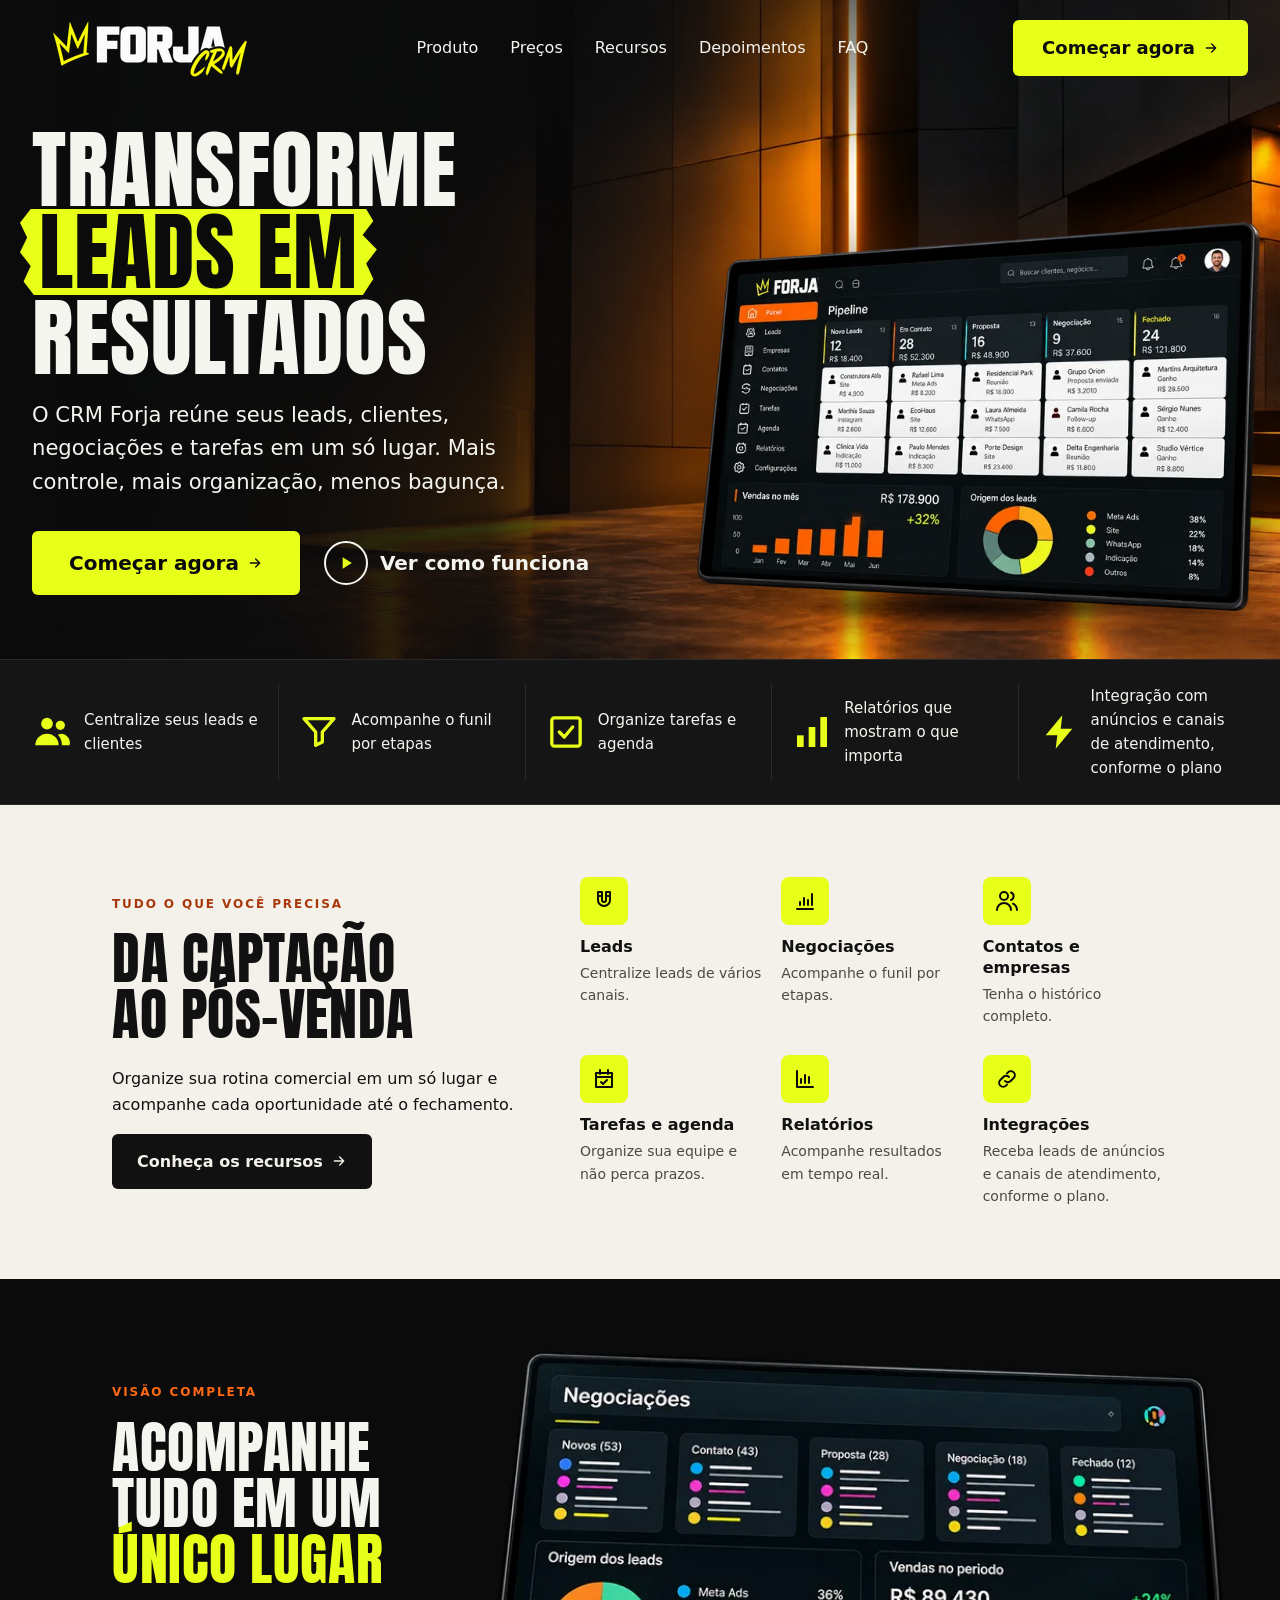
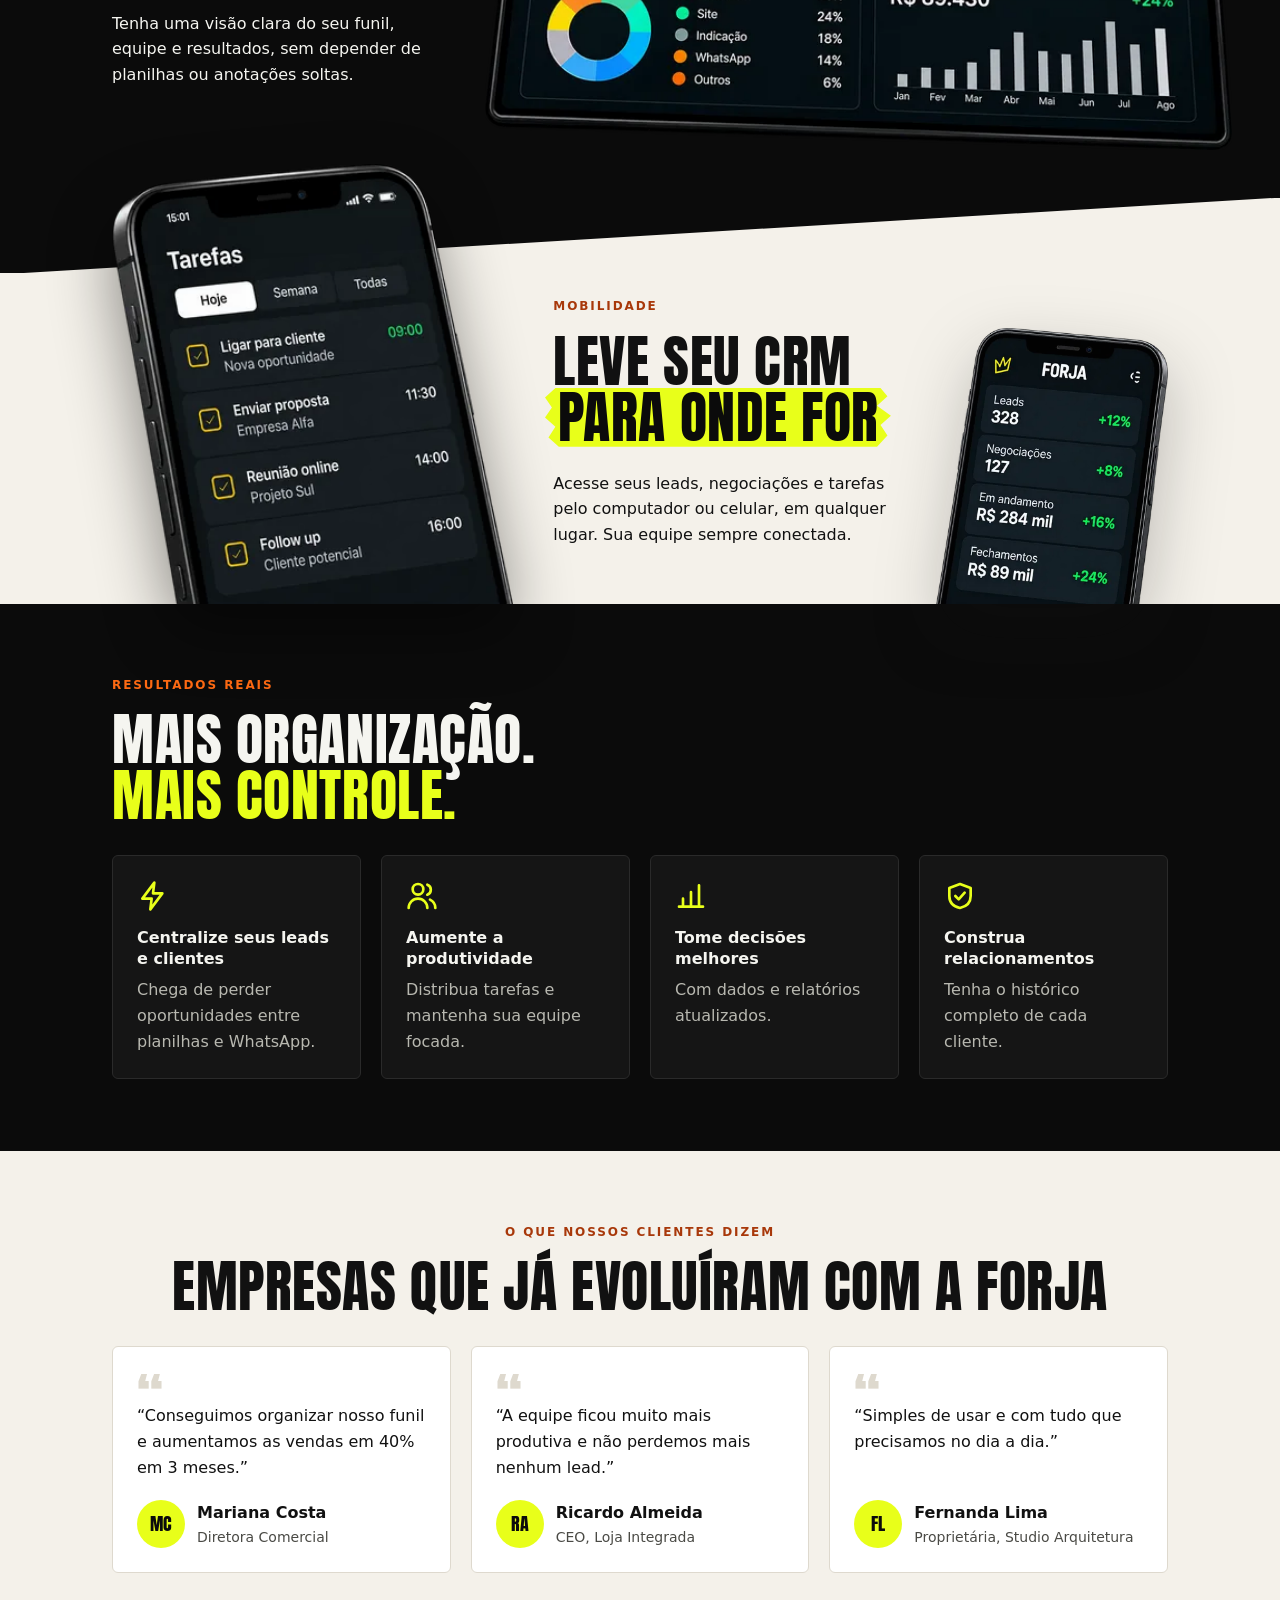
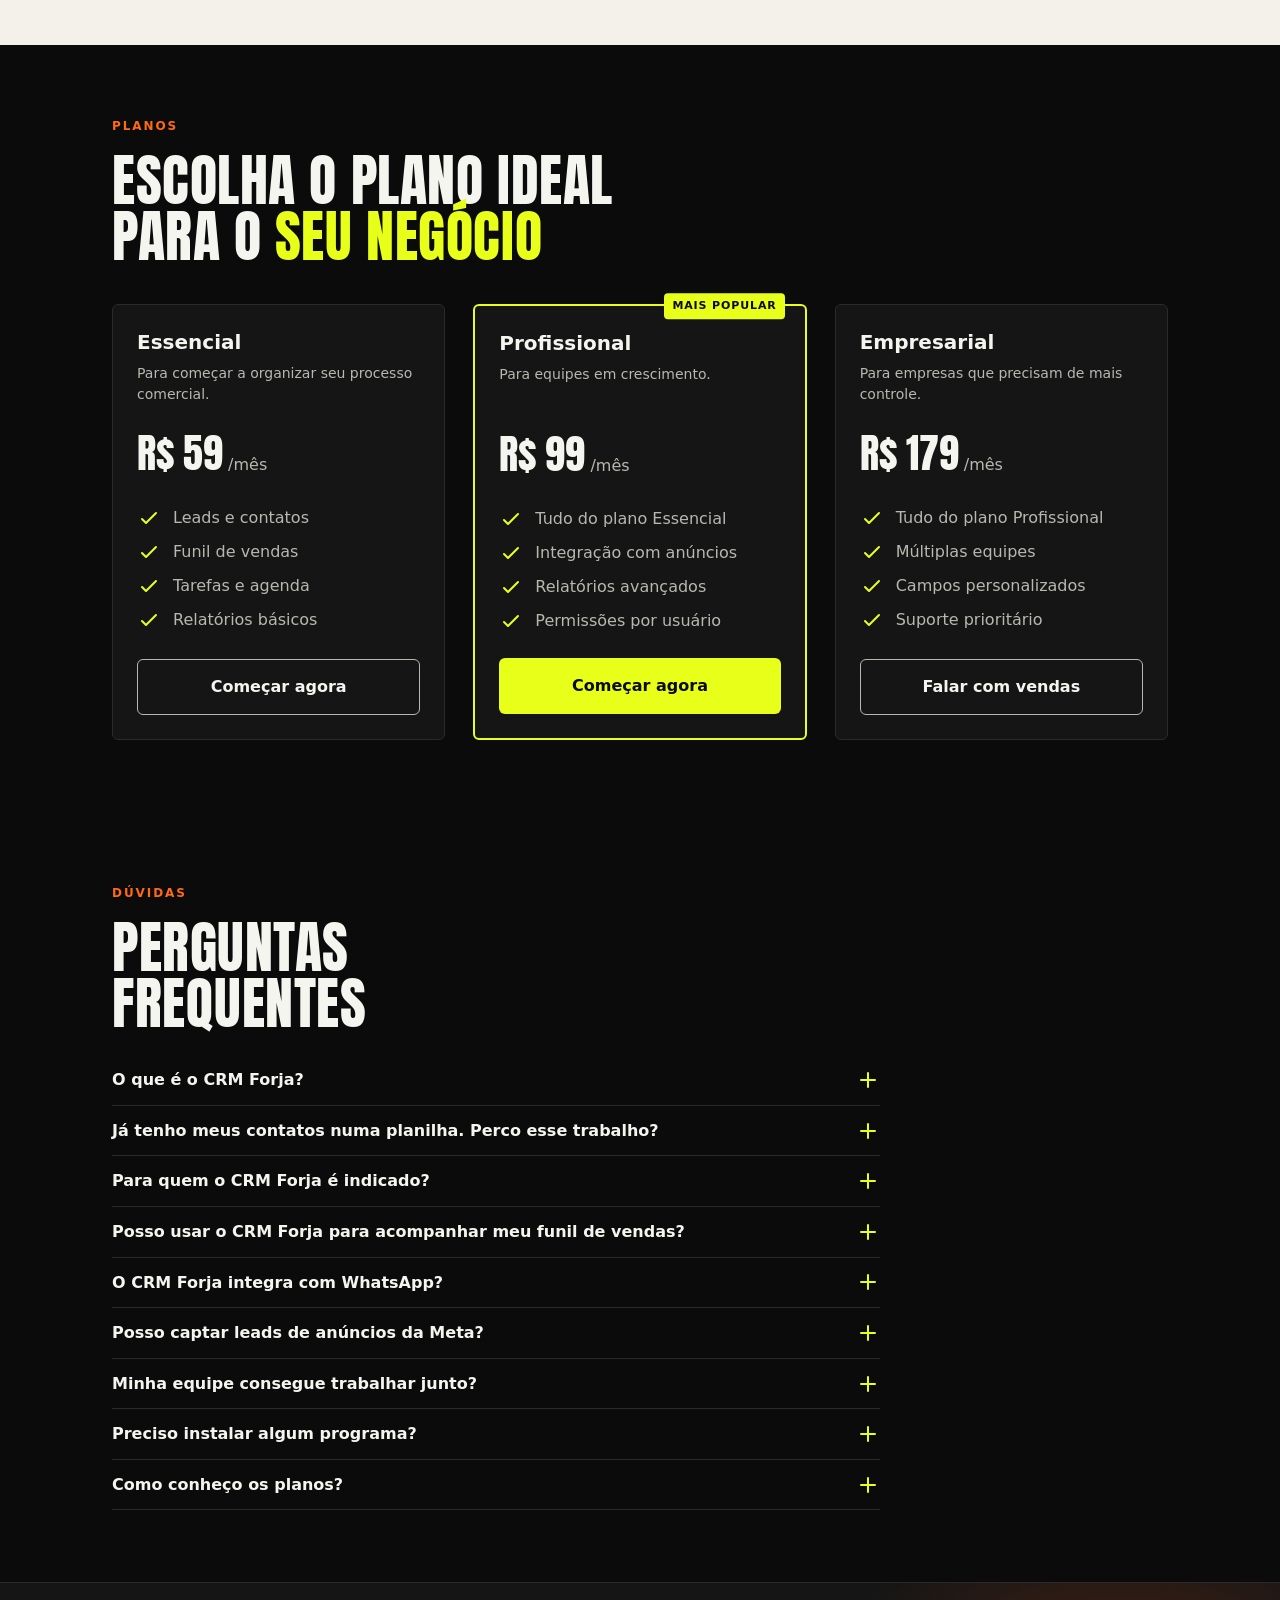
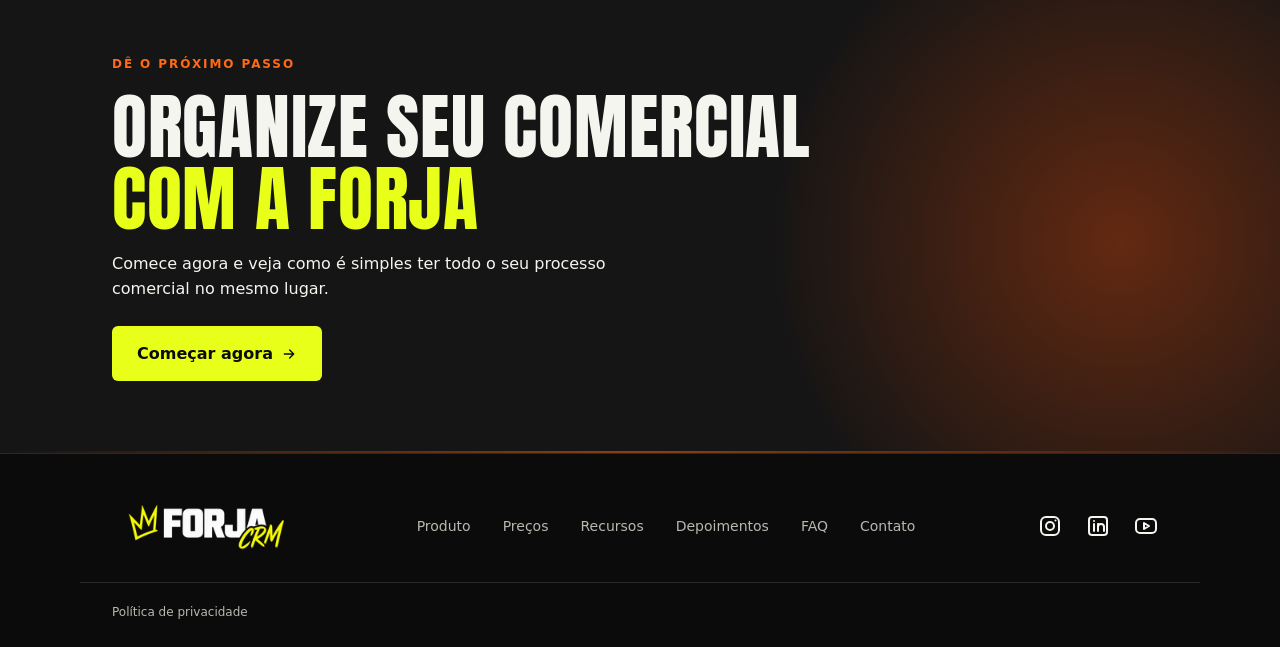
==== index.html @ eb7e3247 "Landing page do CRM Forja" ====
<!DOCTYPE html>
<html lang="pt-BR" data-bs-theme="dark">
<head>
<meta charset="utf-8">
<meta name="viewport" content="width=device-width, initial-scale=1">
<title>CRM para pequenas e médias equipes comerciais | CRM Forja</title>
<meta name="description" content="CRM para pequenas e médias equipes comerciais organizarem leads, negociações, tarefas e atendimentos em um só lugar.">
<meta name="theme-color" content="#0b0b0b">
<link rel="icon" href="favicon-32.png" type="image/png" sizes="32x32">
<link rel="apple-touch-icon" href="apple-touch-icon.png">
<link rel="preload" href="fonts/anton.woff2" as="font" type="font/woff2" crossorigin>
<link rel="stylesheet" href="css/bootstrap.min.css">
<link rel="stylesheet" href="css/tokens.css">
<link rel="stylesheet" href="css/base.css">
<link rel="stylesheet" href="css/layout.css">
<link rel="stylesheet" href="css/components/button.css">
<link rel="stylesheet" href="css/components/icon.css">
<link rel="stylesheet" href="css/components/brand.css">
<link rel="stylesheet" href="css/components/nav.css">
<link rel="stylesheet" href="css/components/footer.css">
<link rel="stylesheet" href="css/components/label.css">
<link rel="stylesheet" href="css/components/highlight.css">
<link rel="stylesheet" href="css/components/card.css">
<link rel="stylesheet" href="css/components/check-list.css">
<link rel="stylesheet" href="css/components/surface.css">
<link rel="stylesheet" href="css/components/reveal.css">
<link rel="stylesheet" href="css/sections/hero.css">
<link rel="stylesheet" href="css/sections/features.css">
<link rel="stylesheet" href="css/sections/overview.css">
<link rel="stylesheet" href="css/sections/mobility.css">
<link rel="stylesheet" href="css/sections/results.css">
<link rel="stylesheet" href="css/sections/testimonials.css">
<link rel="stylesheet" href="css/sections/pricing.css">
<link rel="stylesheet" href="css/sections/faq.css">
<link rel="stylesheet" href="css/sections/cta.css">
</head>
<body>
<header class="nav">
<div class="container container-wide nav-inner">
<a class="brand" href="./" aria-label="CRM Forja, início"><img class="brand-logo" src="img/logo-240.webp" srcset="img/logo-240.webp 1x, img/logo-480.webp 2x" width="240" height="80" alt="Forja CRM"></a>
<nav class="nav-menu" aria-label="Principal">
<ul class="nav-links">
<li><a href="./#overview">Produto</a></li>
<li><a href="./#pricing">Preços</a></li>
<li><a href="./#features">Recursos</a></li>
<li><a href="./#testimonials">Depoimentos</a></li>
<li><a href="./#faq">FAQ</a></li>
</ul>
</nav>
<a class="button button-primary nav-action" href="#" data-provisional="link do WhatsApp"><span class="button-label">Começar agora<svg class="icon icon-arrow" width="24" height="24" viewBox="0 0 24 24" fill="none" stroke="currentColor" stroke-width="1.5" stroke-linecap="round" stroke-linejoin="round" aria-hidden="true"><path d="M5 12h14M13 6l6 6-6 6"/></svg></span></a>
</div>
</header>
<main>
<section class="hero" id="hero">
<div class="hero-stage">
<div class="container container-wide hero-inner">
<div>
<h1 class="hero-title">Transforme <span class="mark">leads em</span> resultados</h1>
<p class="hero-lead">O CRM Forja reúne seus leads, clientes, negociações e tarefas em um só lugar. Mais controle, mais organização, menos bagunça.</p>
<div class="actions">
<a class="button button-primary" href="#" data-provisional="link do WhatsApp"><span class="button-label">Começar agora<svg class="icon icon-arrow" width="24" height="24" viewBox="0 0 24 24" fill="none" stroke="currentColor" stroke-width="1.5" stroke-linecap="round" stroke-linejoin="round" aria-hidden="true"><path d="M5 12h14M13 6l6 6-6 6"/></svg></span></a>
<a class="button-ghost" href="#" data-provisional="vídeo"><span class="icon-ring"><svg class="icon" width="24" height="24" viewBox="0 0 24 24" fill="currentColor" aria-hidden="true"><path d="M8 5v14l11-7z"/></svg></span><span class="button-ghost-text">Ver como funciona</span></a>
</div>
</div>
</div>
<figure class="hero-media">
<img class="hero-device" src="img/hero-tablet-mobile.webp" srcset="img/hero-tablet-mobile.webp 720w, img/hero-tablet.webp 1200w" sizes="(min-width: 56.25rem) 44vw, (min-width: 40rem) 40rem, 100vw" width="1200" height="828" alt="Tablet aberto no painel do CRM Forja, com o funil de vendas por etapas" fetchpriority="high">
</figure>
</div>
<ul class="hero-strip" aria-label="Benefícios do CRM Forja">
<li><svg class="icon" width="24" height="24" viewBox="0 0 24 24" fill="currentColor" aria-hidden="true"><circle cx="9" cy="7" r="3.5"/><path d="M2 20a7 7 0 0 1 14 0z"/><circle cx="17" cy="8" r="2.75"/><path d="M17.5 13a5.5 5.5 0 0 1 5 7h-4.6a8.6 8.6 0 0 0-2.4-6.3 5 5 0 0 1 2-.7z"/></svg><span>Centralize seus leads e clientes</span></li>
<li><svg class="icon" width="24" height="24" viewBox="0 0 24 24" fill="none" stroke="currentColor" stroke-width="2.25" stroke-linecap="round" stroke-linejoin="round" aria-hidden="true"><path d="M3 4h18l-7 8v6l-4 2v-8z"/></svg><span>Acompanhe o funil por etapas</span></li>
<li><svg class="icon" width="24" height="24" viewBox="0 0 24 24" fill="none" stroke="currentColor" stroke-width="2.25" stroke-linecap="round" stroke-linejoin="round" aria-hidden="true"><rect x="3.5" y="3.5" width="17" height="17" rx="1.5"/><path d="M8 12l3 3 5-6"/></svg><span>Organize tarefas e agenda</span></li>
<li><svg class="icon" width="24" height="24" viewBox="0 0 24 24" fill="currentColor" aria-hidden="true"><rect x="3" y="14" width="4" height="7"/><rect x="10" y="9" width="4" height="12"/><rect x="17" y="3" width="4" height="18"/></svg><span>Relatórios que mostram o que importa</span></li>
<li><svg class="icon" width="24" height="24" viewBox="0 0 24 24" fill="currentColor" aria-hidden="true"><path d="M14 2L4 14h7l-1 8 10-12h-7z"/></svg><span>Integração com anúncios e canais de atendimento, conforme o plano</span></li>
</ul>
</section>
<section class="features surface-light section-block" id="features">
<div class="container features-inner">
<div class="features-text">
<p class="label label-plain">Tudo o que você precisa</p>
<h2 class="section-title">Da captação ao pós-venda</h2>
<p>Organize sua rotina comercial em um só lugar e acompanhe cada oportunidade até o fechamento.</p>
<a class="button button-dark" href="#overview"><span class="button-label">Conheça os recursos<svg class="icon icon-arrow" width="24" height="24" viewBox="0 0 24 24" fill="none" stroke="currentColor" stroke-width="1.5" stroke-linecap="round" stroke-linejoin="round" aria-hidden="true"><path d="M5 12h14M13 6l6 6-6 6"/></svg></span></a>
</div>
<ul class="features-list">
<li class="feature-item"><span class="feature-icon"><svg class="icon" width="24" height="24" viewBox="0 0 24 24" fill="none" stroke="currentColor" stroke-width="1.5" stroke-linecap="round" stroke-linejoin="round" aria-hidden="true"><path d="M6 3v8a6 6 0 0 0 12 0V3h-4v8a2 2 0 0 1-4 0V3zM6 7h4M14 7h4"/></svg></span><h3 class="feature-title">Leads</h3><p>Centralize leads de vários canais.</p></li>
<li class="feature-item"><span class="feature-icon"><svg class="icon" width="24" height="24" viewBox="0 0 24 24" fill="none" stroke="currentColor" stroke-width="1.5" stroke-linecap="round" stroke-linejoin="round" aria-hidden="true"><path d="M4 20h16M7 16v-3M11 16V9M15 16v-5M19 16V5"/></svg></span><h3 class="feature-title">Negociações</h3><p>Acompanhe o funil por etapas.</p></li>
<li class="feature-item"><span class="feature-icon"><svg class="icon" width="24" height="24" viewBox="0 0 24 24" fill="none" stroke="currentColor" stroke-width="1.5" stroke-linecap="round" stroke-linejoin="round" aria-hidden="true"><path d="M9 11a4 4 0 1 0 0-8 4 4 0 0 0 0 8zM2 21a7 7 0 0 1 14 0M16 3.5a4 4 0 0 1 0 7.5M22 21a7 7 0 0 0-4-6.3"/></svg></span><h3 class="feature-title">Contatos e empresas</h3><p>Tenha o histórico completo.</p></li>
<li class="feature-item"><span class="feature-icon"><svg class="icon" width="24" height="24" viewBox="0 0 24 24" fill="none" stroke="currentColor" stroke-width="1.5" stroke-linecap="round" stroke-linejoin="round" aria-hidden="true"><path d="M4 6h16v14H4zM4 10h16M8 3v4M16 3v4M9 15l2 2 4-4"/></svg></span><h3 class="feature-title">Tarefas e agenda</h3><p>Organize sua equipe e não perca prazos.</p></li>
<li class="feature-item"><span class="feature-icon"><svg class="icon" width="24" height="24" viewBox="0 0 24 24" fill="none" stroke="currentColor" stroke-width="1.5" stroke-linecap="round" stroke-linejoin="round" aria-hidden="true"><path d="M4 4v16h16M8 16v-4M12 16V8M16 16v-6"/></svg></span><h3 class="feature-title">Relatórios</h3><p>Acompanhe resultados em tempo real.</p></li>
<li class="feature-item"><span class="feature-icon"><svg class="icon" width="24" height="24" viewBox="0 0 24 24" fill="none" stroke="currentColor" stroke-width="1.5" stroke-linecap="round" stroke-linejoin="round" aria-hidden="true"><path d="M10 14a4 4 0 0 0 5.66 0l3-3a4 4 0 0 0-5.66-5.66l-1 1M14 10a4 4 0 0 0-5.66 0l-3 3a4 4 0 0 0 5.66 5.66l1-1"/></svg></span><h3 class="feature-title">Integrações</h3><p>Receba leads de anúncios e canais de atendimento, conforme o plano.</p></li>
</ul>
</div>
</section>
<section class="overview section-block" id="overview">
<div class="container overview-inner">
<div class="overview-text">
<p class="label label-plain">Visão completa</p>
<h2 class="section-title">Acompanhe tudo em um <span class="accent-primary">único lugar</span></h2>
<p>Tenha uma visão clara do seu funil, equipe e resultados, sem depender de planilhas ou anotações soltas.</p>
</div>
<figure class="overview-media">
<img class="overview-tablet" src="img/overview-tablet-720.webp" srcset="img/overview-tablet-720.webp 720w, img/overview-tablet-1200.webp 1200w" sizes="(min-width: 64rem) 40rem, 92vw" width="1200" height="640" alt="Tablet com a tela de negociações do CRM Forja, com o funil por etapas, a origem dos leads e as vendas no período" loading="lazy" decoding="async">
</figure>
</div>
</section>
<section class="mobility surface-light section-block" id="mobility">
<div class="container mobility-inner">
<figure class="mobility-tasks-media">
<img class="mobility-tasks" src="img/overview-phone-360.webp" srcset="img/overview-phone-360.webp 360w, img/overview-phone-600.webp 600w" sizes="(min-width: 64rem) 22rem, 70vw" width="600" height="657" alt="Celular com a lista de tarefas do dia no CRM Forja" loading="lazy" decoding="async">
</figure>
<div class="mobility-text">
<p class="label label-plain">Mobilidade</p>
<h2 class="section-title">Leve seu CRM <span class="mark">para onde for</span></h2>
<p>Acesse seus leads, negociações e tarefas pelo computador ou celular, em qualquer lugar. Sua equipe sempre conectada.</p>
</div>
<figure class="mobility-media">
<img class="mobility-phone" src="img/mobility-phone-360.webp" srcset="img/mobility-phone-360.webp 360w, img/mobility-phone-600.webp 600w" sizes="(min-width: 48rem) 18rem, 16rem" width="600" height="712" alt="Celular com o painel do CRM Forja: leads, negociações, em andamento e fechamentos" loading="lazy" decoding="async">
</figure>
</div>
</section>
<section class="results section-block" id="results">
<div class="container">
<p class="label label-plain">Resultados reais</p>
<h2 class="section-title">Mais organização.<br> <span class="accent-primary">Mais controle.</span></h2>
<ul class="grid results-list">
<li class="card results-item"><svg class="icon" width="24" height="24" viewBox="0 0 24 24" fill="none" stroke="currentColor" stroke-width="1.5" stroke-linecap="round" stroke-linejoin="round" aria-hidden="true"><path d="M13 2L4 14h7l-1 8 9-12h-7z"/></svg><h3 class="results-title">Centralize seus leads e clientes</h3><p>Chega de perder oportunidades entre planilhas e WhatsApp.</p></li>
<li class="card results-item"><svg class="icon" width="24" height="24" viewBox="0 0 24 24" fill="none" stroke="currentColor" stroke-width="1.5" stroke-linecap="round" stroke-linejoin="round" aria-hidden="true"><path d="M9 11a4 4 0 1 0 0-8 4 4 0 0 0 0 8zM2 21a7 7 0 0 1 14 0M16 3.5a4 4 0 0 1 0 7.5M22 21a7 7 0 0 0-4-6.3"/></svg><h3 class="results-title">Aumente a produtividade</h3><p>Distribua tarefas e mantenha sua equipe focada.</p></li>
<li class="card results-item"><svg class="icon" width="24" height="24" viewBox="0 0 24 24" fill="none" stroke="currentColor" stroke-width="1.5" stroke-linecap="round" stroke-linejoin="round" aria-hidden="true"><path d="M6 20v-6M12 20V9M18 20V4M3 20h18"/></svg><h3 class="results-title">Tome decisões melhores</h3><p>Com dados e relatórios atualizados.</p></li>
<li class="card results-item"><svg class="icon" width="24" height="24" viewBox="0 0 24 24" fill="none" stroke="currentColor" stroke-width="1.5" stroke-linecap="round" stroke-linejoin="round" aria-hidden="true"><path d="M12 3l8 3v6c0 5-3.5 8-8 9-4.5-1-8-4-8-9V6zM8.5 12l2.5 2.5 4.5-5"/></svg><h3 class="results-title">Construa relacionamentos</h3><p>Tenha o histórico completo de cada cliente.</p></li>
</ul>
</div>
</section>
<section class="testimonials surface-light section-block" id="testimonials">
<div class="container">
<p class="label label-plain label-center">O que nossos clientes dizem</p>
<h2 class="section-title">Empresas que já evoluíram com a Forja</h2>
<div class="grid testimonials-list">
<figure class="card testimonial">
<blockquote class="testimonial-quote"><p>“Conseguimos organizar nosso funil e aumentamos as vendas em 40% em 3 meses.”</p></blockquote>
<figcaption class="testimonial-author"><span class="testimonial-initials" aria-hidden="true">MC</span><span><strong>Mariana Costa</strong><span class="testimonial-role">Diretora Comercial</span></span></figcaption>
</figure>
<figure class="card testimonial">
<blockquote class="testimonial-quote"><p>“A equipe ficou muito mais produtiva e não perdemos mais nenhum lead.”</p></blockquote>
<figcaption class="testimonial-author"><span class="testimonial-initials" aria-hidden="true">RA</span><span><strong>Ricardo Almeida</strong><span class="testimonial-role">CEO, Loja Integrada</span></span></figcaption>
</figure>
<figure class="card testimonial">
<blockquote class="testimonial-quote"><p>“Simples de usar e com tudo que precisamos no dia a dia.”</p></blockquote>
<figcaption class="testimonial-author"><span class="testimonial-initials" aria-hidden="true">FL</span><span><strong>Fernanda Lima</strong><span class="testimonial-role">Proprietária, Studio Arquitetura</span></span></figcaption>
</figure>
</div>
</div>
</section>
<section class="pricing section-block" id="pricing">
<div class="container">
<p class="label label-plain">Planos</p>
<h2 class="section-title">Escolha o plano ideal para o <span class="accent-primary">seu negócio</span></h2>
<div class="grid pricing-list">
<article class="card plan">
<h3 class="plan-name">Essencial</h3>
<p class="plan-for">Para começar a organizar seu processo comercial.</p>
<p class="plan-price"><span class="plan-amount">R$ 59</span> <span class="plan-period">/mês</span></p>
<ul class="check-list plan-features"><li><svg class="icon" width="24" height="24" viewBox="0 0 24 24" fill="none" stroke="currentColor" stroke-width="1.5" stroke-linecap="round" stroke-linejoin="round" aria-hidden="true"><path d="M5 12l4 4 10-10"/></svg>Leads e contatos</li><li><svg class="icon" width="24" height="24" viewBox="0 0 24 24" fill="none" stroke="currentColor" stroke-width="1.5" stroke-linecap="round" stroke-linejoin="round" aria-hidden="true"><path d="M5 12l4 4 10-10"/></svg>Funil de vendas</li><li><svg class="icon" width="24" height="24" viewBox="0 0 24 24" fill="none" stroke="currentColor" stroke-width="1.5" stroke-linecap="round" stroke-linejoin="round" aria-hidden="true"><path d="M5 12l4 4 10-10"/></svg>Tarefas e agenda</li><li><svg class="icon" width="24" height="24" viewBox="0 0 24 24" fill="none" stroke="currentColor" stroke-width="1.5" stroke-linecap="round" stroke-linejoin="round" aria-hidden="true"><path d="M5 12l4 4 10-10"/></svg>Relatórios básicos</li></ul>
<a class="button button-secondary plan-action" href="#" data-provisional="link do WhatsApp"><span class="button-label">Começar agora</span></a>
</article>
<article class="card plan plan-featured">
<p class="plan-flag">Mais popular</p>
<h3 class="plan-name">Profissional</h3>
<p class="plan-for">Para equipes em crescimento.</p>
<p class="plan-price"><span class="plan-amount">R$ 99</span> <span class="plan-period">/mês</span></p>
<ul class="check-list plan-features"><li><svg class="icon" width="24" height="24" viewBox="0 0 24 24" fill="none" stroke="currentColor" stroke-width="1.5" stroke-linecap="round" stroke-linejoin="round" aria-hidden="true"><path d="M5 12l4 4 10-10"/></svg>Tudo do plano Essencial</li><li><svg class="icon" width="24" height="24" viewBox="0 0 24 24" fill="none" stroke="currentColor" stroke-width="1.5" stroke-linecap="round" stroke-linejoin="round" aria-hidden="true"><path d="M5 12l4 4 10-10"/></svg>Integração com anúncios</li><li><svg class="icon" width="24" height="24" viewBox="0 0 24 24" fill="none" stroke="currentColor" stroke-width="1.5" stroke-linecap="round" stroke-linejoin="round" aria-hidden="true"><path d="M5 12l4 4 10-10"/></svg>Relatórios avançados</li><li><svg class="icon" width="24" height="24" viewBox="0 0 24 24" fill="none" stroke="currentColor" stroke-width="1.5" stroke-linecap="round" stroke-linejoin="round" aria-hidden="true"><path d="M5 12l4 4 10-10"/></svg>Permissões por usuário</li></ul>
<a class="button button-primary plan-action" href="#" data-provisional="link do WhatsApp"><span class="button-label">Começar agora</span></a>
</article>
<article class="card plan">
<h3 class="plan-name">Empresarial</h3>
<p class="plan-for">Para empresas que precisam de mais controle.</p>
<p class="plan-price"><span class="plan-amount">R$ 179</span> <span class="plan-period">/mês</span></p>
<ul class="check-list plan-features"><li><svg class="icon" width="24" height="24" viewBox="0 0 24 24" fill="none" stroke="currentColor" stroke-width="1.5" stroke-linecap="round" stroke-linejoin="round" aria-hidden="true"><path d="M5 12l4 4 10-10"/></svg>Tudo do plano Profissional</li><li><svg class="icon" width="24" height="24" viewBox="0 0 24 24" fill="none" stroke="currentColor" stroke-width="1.5" stroke-linecap="round" stroke-linejoin="round" aria-hidden="true"><path d="M5 12l4 4 10-10"/></svg>Múltiplas equipes</li><li><svg class="icon" width="24" height="24" viewBox="0 0 24 24" fill="none" stroke="currentColor" stroke-width="1.5" stroke-linecap="round" stroke-linejoin="round" aria-hidden="true"><path d="M5 12l4 4 10-10"/></svg>Campos personalizados</li><li><svg class="icon" width="24" height="24" viewBox="0 0 24 24" fill="none" stroke="currentColor" stroke-width="1.5" stroke-linecap="round" stroke-linejoin="round" aria-hidden="true"><path d="M5 12l4 4 10-10"/></svg>Suporte prioritário</li></ul>
<a class="button button-secondary plan-action" href="#" data-provisional="link do WhatsApp"><span class="button-label">Falar com vendas</span></a>
</article>
</div>
</div>
</section>
<section class="faq section-block" id="faq">
<div class="container">
<p class="label label-plain">Dúvidas</p>
<h2 class="section-title">Perguntas frequentes</h2>
<div class="faq-list">
<details class="faq-item"><summary class="faq-question">O que é o CRM Forja?<svg class="icon" width="24" height="24" viewBox="0 0 24 24" fill="none" stroke="currentColor" stroke-width="1.5" stroke-linecap="round" stroke-linejoin="round" aria-hidden="true"><path d="M12 5v14M5 12h14"/></svg></summary><p class="faq-answer">É uma plataforma para organizar leads, contatos, negociações, tarefas e o relacionamento comercial da sua empresa.</p></details>
<details class="faq-item"><summary class="faq-question">Já tenho meus contatos numa planilha. Perco esse trabalho?<svg class="icon" width="24" height="24" viewBox="0 0 24 24" fill="none" stroke="currentColor" stroke-width="1.5" stroke-linecap="round" stroke-linejoin="round" aria-hidden="true"><path d="M12 5v14M5 12h14"/></svg></summary><p class="faq-answer">Não. O CRM Forja importa e organiza os seus contatos.</p></details>
<details class="faq-item"><summary class="faq-question">Para quem o CRM Forja é indicado?<svg class="icon" width="24" height="24" viewBox="0 0 24 24" fill="none" stroke="currentColor" stroke-width="1.5" stroke-linecap="round" stroke-linejoin="round" aria-hidden="true"><path d="M12 5v14M5 12h14"/></svg></summary><p class="faq-answer">Para pequenas e médias equipes comerciais que precisam substituir planilhas e informações espalhadas por uma operação mais organizada.</p></details>
<details class="faq-item"><summary class="faq-question">Posso usar o CRM Forja para acompanhar meu funil de vendas?<svg class="icon" width="24" height="24" viewBox="0 0 24 24" fill="none" stroke="currentColor" stroke-width="1.5" stroke-linecap="round" stroke-linejoin="round" aria-hidden="true"><path d="M12 5v14M5 12h14"/></svg></summary><p class="faq-answer">Sim. O sistema permite acompanhar negociações por etapas, responsáveis, tarefas e próximos passos.</p></details>
<details class="faq-item"><summary class="faq-question">O CRM Forja integra com WhatsApp?<svg class="icon" width="24" height="24" viewBox="0 0 24 24" fill="none" stroke="currentColor" stroke-width="1.5" stroke-linecap="round" stroke-linejoin="round" aria-hidden="true"><path d="M12 5v14M5 12h14"/></svg></summary><p class="faq-answer">Depende do plano e da configuração. Pergunte à A Forja <a href="#" data-provisional="link do WhatsApp">no WhatsApp</a> se a integração está incluída no seu.</p></details>
<details class="faq-item"><summary class="faq-question">Posso captar leads de anúncios da Meta?<svg class="icon" width="24" height="24" viewBox="0 0 24 24" fill="none" stroke="currentColor" stroke-width="1.5" stroke-linecap="round" stroke-linejoin="round" aria-hidden="true"><path d="M12 5v14M5 12h14"/></svg></summary><p class="faq-answer">Depende do plano e da configuração. Pergunte à A Forja <a href="#" data-provisional="link do WhatsApp">no WhatsApp</a> se a captação por Meta está incluída no seu.</p></details>
<details class="faq-item"><summary class="faq-question">Minha equipe consegue trabalhar junto?<svg class="icon" width="24" height="24" viewBox="0 0 24 24" fill="none" stroke="currentColor" stroke-width="1.5" stroke-linecap="round" stroke-linejoin="round" aria-hidden="true"><path d="M12 5v14M5 12h14"/></svg></summary><p class="faq-answer">Sim. Usuários, permissões, tarefas e registros podem ser organizados para dar visibilidade à operação.</p></details>
<details class="faq-item"><summary class="faq-question">Preciso instalar algum programa?<svg class="icon" width="24" height="24" viewBox="0 0 24 24" fill="none" stroke="currentColor" stroke-width="1.5" stroke-linecap="round" stroke-linejoin="round" aria-hidden="true"><path d="M12 5v14M5 12h14"/></svg></summary><p class="faq-answer">Não. O CRM Forja é acessado pela internet.</p></details>
<details class="faq-item"><summary class="faq-question">Como conheço os planos?<svg class="icon" width="24" height="24" viewBox="0 0 24 24" fill="none" stroke="currentColor" stroke-width="1.5" stroke-linecap="round" stroke-linejoin="round" aria-hidden="true"><path d="M12 5v14M5 12h14"/></svg></summary><p class="faq-answer">Chame a A Forja <a href="#" data-provisional="link do WhatsApp">no WhatsApp</a>. Ela apresenta os planos e indica o que serve para a sua operação.</p></details>
</div>
</div>
</section>
<section class="cta section-block" id="cta">
<div class="container">
<p class="label label-plain">Dê o próximo passo</p>
<h2 class="cta-title">Organize seu comercial <span class="accent-primary">com a Forja</span></h2>
<p class="cta-text">Comece agora e veja como é simples ter todo o seu processo comercial no mesmo lugar.</p>
<a class="button button-primary" href="#" data-provisional="link do WhatsApp"><span class="button-label">Começar agora<svg class="icon icon-arrow" width="24" height="24" viewBox="0 0 24 24" fill="none" stroke="currentColor" stroke-width="1.5" stroke-linecap="round" stroke-linejoin="round" aria-hidden="true"><path d="M5 12h14M13 6l6 6-6 6"/></svg></span></a>
</div>
</section>
</main>
<footer class="footer">
<div class="container footer-inner">
<a class="brand brand-large" href="./" aria-label="CRM Forja, início"><img class="brand-logo" loading="lazy" src="img/logo-240.webp" srcset="img/logo-240.webp 1x, img/logo-480.webp 2x" width="240" height="80" alt="Forja CRM"></a>
<nav class="footer-nav" aria-label="Rodapé"><ul class="footer-links">
<li><a href="./#overview">Produto</a></li><li><a href="./#pricing">Preços</a></li>
<li><a href="./#features">Recursos</a></li><li><a href="./#testimonials">Depoimentos</a></li>
<li><a href="./#faq">FAQ</a></li><li><a href="contato/">Contato</a></li>
</ul></nav>
<ul class="footer-social">
<li><a href="#" aria-label="Instagram" data-provisional="link do Instagram"><svg class="icon" width="24" height="24" viewBox="0 0 24 24" fill="none" stroke="currentColor" stroke-width="1.5" stroke-linecap="round" stroke-linejoin="round" aria-hidden="true"><rect x="3" y="3" width="18" height="18" rx="5"/><circle cx="12" cy="12" r="4"/><path d="M17.5 6.5h.01"/></svg></a></li>
<li><a href="#" aria-label="LinkedIn" data-provisional="link do LinkedIn"><svg class="icon" width="24" height="24" viewBox="0 0 24 24" fill="none" stroke="currentColor" stroke-width="1.5" stroke-linecap="round" stroke-linejoin="round" aria-hidden="true"><rect x="3" y="3" width="18" height="18" rx="3"/><path d="M8 10v7M8 7v.01M12 17v-7M12 13a3 3 0 0 1 6 0v4"/></svg></a></li>
<li><a href="#" aria-label="YouTube" data-provisional="link do YouTube"><svg class="icon" width="24" height="24" viewBox="0 0 24 24" fill="none" stroke="currentColor" stroke-width="1.5" stroke-linecap="round" stroke-linejoin="round" aria-hidden="true"><rect x="2" y="5" width="20" height="14" rx="4"/><path d="M10 9l5 3-5 3z"/></svg></a></li>
</ul>
</div>
<div class="container footer-bottom">
<a href="privacidade/">Política de privacidade</a>
<p class="footer-legal" hidden data-provisional="razão social, CNPJ e endereço"></p>
</div>
</footer>
<script type="module" src="js/reveal.js"></script>
<script type="module" src="js/nav.js"></script>
</body>
</html>
---- css/tokens.css ----
:root {
  --bg: 11 11 11;
  --bg-raised: 21 21 21;
  --text: 245 245 240;
  --muted: 184 184 176;
  --primary: 232 255 26;
  --on-primary: 11 11 11;
  --secondary: 255 106 19;
  --primary-deep: 194 65 12;
  --line: 42 42 42;
  --gradient: radial-gradient(closest-side, rgb(var(--primary-deep) / 0.45), transparent);
  --radius: 0.375rem;
  --font-body: system-ui, -apple-system, "Segoe UI", Roboto, "Helvetica Neue", Arial, sans-serif;
  --cream: 244 241 234;
  --paper: 255 255 255;
  --ink: 17 17 17;
  --ink-muted: 74 74 69;
  --ink-accent: 168 56 10;
  --ink-line: 222 217 206;
  --font-accent: Anton, Impact, "Arial Narrow Bold", sans-serif;
  color-scheme: dark;
}
---- css/base.css ----
@font-face {
  font-family: "Anton";
  src: url("../fonts/anton.woff2") format("woff2");
  font-weight: 400;
  font-style: normal;
  font-display: swap;
}

*, *::before, *::after { box-sizing: border-box; }
html { -webkit-text-size-adjust: 100%; }
body {
  margin: 0;
  font-family: var(--font-body);
  font-size: 1rem;
  line-height: 1.6;
  color: rgb(var(--text));
  background: rgb(var(--bg));
  overflow-wrap: break-word;
}
h1, h2, h3 { font-family: var(--font-accent); font-weight: 400; font-synthesis: none; text-transform: uppercase; letter-spacing: 0.01em; line-height: 1; margin: 0 0 1rem; }
h3 { font-size: 1.375rem; letter-spacing: 0.02em; }
p { margin: 0 0 1rem; }
ul { margin: 0 0 1rem; padding-left: 1.25rem; }
a { color: rgb(var(--secondary)); text-decoration-thickness: 1px; text-underline-offset: 0.2em; }
a:focus-visible, button:focus-visible, summary:focus-visible, input:focus-visible, select:focus-visible, textarea:focus-visible {
  outline: 2px solid rgb(var(--primary));
  outline-offset: 3px;
}
img { max-width: 100%; height: auto; }

@media (prefers-reduced-motion: no-preference) {
  html { scroll-behavior: smooth; }
}
---- css/layout.css ----
.container { width: 100%; max-width: 70rem; margin: 0 auto; padding: 0 1.25rem; }
.container-wide { max-width: 90rem; }
.section-block { padding: 3rem 0; }
.section-title { font-size: clamp(2.25rem, 1.5rem + 3vw, 3.5rem); line-height: 1; max-width: 18ch; margin-bottom: 1.5rem; }
.grid { display: grid; gap: 1.25rem; grid-template-columns: 1fr; }
.actions { display: flex; flex-direction: column; align-items: stretch; gap: 1rem; margin-top: 1.5rem; }
.visually-hidden { position: absolute; width: 1px; height: 1px; margin: -1px; padding: 0; overflow: hidden; clip-path: inset(50%); white-space: nowrap; border: 0; }
main > section { scroll-margin-top: 4.5rem; }

@media (min-width: 48rem) {
  .section-block { padding: 4.5rem 0; }
  .actions { flex-direction: row; align-items: center; flex-wrap: wrap; }
}

@media (min-width: 64rem) {
  .container { padding: 0 2rem; }
}
---- css/components/button.css ----
.button {
  display: inline-flex;
  flex-direction: column;
  align-items: center;
  justify-content: center;
  gap: 0.5rem;
  min-height: 3rem;
  padding: 0.875rem 1.5rem;
  border: 1px solid transparent;
  border-radius: var(--radius);
  font: inherit;
  font-weight: 700;
  text-align: center;
  text-decoration: none;
  cursor: pointer;
}
.button-primary { background: rgb(var(--primary)); color: rgb(var(--on-primary)); }
.button-primary:hover { box-shadow: 0 0 0 4px rgb(var(--primary) / 0.18); }
.button-dark { background: rgb(var(--ink)); color: rgb(var(--cream)); }
.button-dark:hover { box-shadow: 0 0 0 4px rgb(var(--ink) / 0.15); }
.button-secondary { background: none; border-color: rgb(var(--muted)); color: rgb(var(--text)); }
.button-secondary:hover { border-color: rgb(var(--primary)); }
.button-label { display: inline-flex; align-items: center; justify-content: center; gap: 0.5rem; }
.button-label .icon { width: 1.25rem; height: 1.25rem; color: inherit; }
.button-label .icon-arrow { width: 1rem; height: 1rem; }
.button-note { font-size: 0.75rem; font-weight: 400; }
.button-link { font-weight: 600; }
.button-ghost {
  display: inline-flex;
  align-items: center;
  gap: 0.75rem;
  align-self: flex-start;
  padding: 0.5rem 0;
  background: none;
  border: 0;
  color: rgb(var(--text));
  font: inherit;
  font-weight: 600;
  text-decoration: none;
}
.button-ghost .icon-ring {
  display: grid;
  place-items: center;
  flex: none;
  width: 2.75rem;
  height: 2.75rem;
  border: 2px solid rgb(var(--text));
  border-radius: 50%;
}
.button-ghost .icon-ring .icon { width: 1.25rem; height: 1.25rem; }
.button-ghost:hover .icon-ring { border-color: rgb(var(--primary)); }
.button-ghost:hover .button-ghost-text { text-decoration: underline; text-decoration-color: rgb(var(--primary)); text-decoration-thickness: 1px; text-underline-offset: 0.25em; }

@media (min-width: 48rem) {
  .button-ghost { align-self: auto; }
}

@media (prefers-reduced-motion: no-preference) {
  .button { transition: box-shadow 0.15s; }
  .button-label .icon-arrow { transition: transform 0.15s; }
  .button-primary:hover .icon-arrow, .button-dark:hover .icon-arrow { transform: translateX(0.25rem); }
  .button-ghost .icon-ring { transition: border-color 0.15s; }
}
---- css/components/icon.css ----
.icon { flex: none; width: 1.5rem; height: 1.5rem; color: rgb(var(--primary)); stroke-width: 2; }
.feature-icon { display: grid; place-items: center; flex: none; width: 3rem; height: 3rem; border-radius: 0.5rem; background: rgb(var(--primary)); }
.feature-icon .icon { width: 1.5rem; height: 1.5rem; color: rgb(var(--on-primary)); }
---- css/components/brand.css ----
.brand { display: inline-flex; align-items: center; text-decoration: none; line-height: 0; }
.brand-logo { width: auto; height: 2.5rem; }
.brand-large .brand-logo { height: 4rem; }
---- css/components/nav.css ----
.nav {
  position: sticky;
  top: 0;
  z-index: 10;
  background: transparent;
  transition: background-color 0.2s;
}
.nav-scrolled {
  background: rgb(var(--bg) / 0.9);
  -webkit-backdrop-filter: blur(8px);
  backdrop-filter: blur(8px);
  box-shadow: 0 1px 0 rgb(var(--line));
}
.nav-inner { display: flex; align-items: center; gap: 0.75rem; min-height: 4.5rem; }
.nav-inner > .brand { margin-right: auto; }
.nav .brand-logo { height: 2.75rem; }
.nav-menu { display: none; }
.nav-links { display: flex; list-style: none; margin: 0; padding: 0; gap: 2rem; }
.nav-links a { padding: 0.25rem 0; color: rgb(var(--text)); text-decoration: none; border-bottom: 2px solid transparent; }
.nav-links a:hover { border-bottom-color: rgb(var(--primary)); }
.nav-action { min-height: 2.75rem; padding: 0.25rem 1rem; font-size: 0.9375rem; }

@media (min-width: 64rem) {
  .nav-menu { display: block; margin: 0 auto; }
  .nav-inner > .brand { margin-right: 0; }
}

@media (min-width: 56.25rem) {
  .nav-inner { min-height: 6rem; }
  .nav .brand-logo { height: 5rem; }
  .nav-action { min-height: 3.5rem; padding: 0.25rem 1.75rem; font-size: 1.125rem; }
}
---- css/components/footer.css ----
.footer { padding: 2.5rem 0 1.5rem; background: rgb(var(--bg)); border-top: 1px solid rgb(var(--line)); color: rgb(var(--muted)); font-size: 0.875rem; }
.footer a { color: rgb(var(--muted)); text-decoration: none; }
.footer a:hover { color: rgb(var(--text)); }
.footer-inner { display: grid; gap: 1.75rem; justify-items: center; text-align: center; }
.footer-links { display: grid; grid-template-columns: 1fr 1fr; gap: 0.25rem 2rem; list-style: none; margin: 0; padding: 0; }
.footer-links a { display: inline-flex; align-items: center; min-height: 2.75rem; }
.footer-social { display: flex; gap: 0.25rem; list-style: none; margin: 0; padding: 0; }
.footer-social a { display: grid; place-items: center; width: 2.75rem; height: 2.75rem; color: rgb(var(--text)); }
.footer-social .icon { color: currentColor; }
.footer-social a:hover { color: rgb(var(--primary)); }
.footer-bottom { display: grid; gap: 0.5rem; justify-items: center; margin-top: 1.5rem; padding-top: 1.25rem; border-top: 1px solid rgb(var(--line)); }
.footer-bottom a { font-size: 0.75rem; }
.footer-legal { margin: 0; }

@media (min-width: 48rem) {
  .footer-inner { grid-template-columns: auto 1fr auto; align-items: center; text-align: left; }
  .footer-nav { justify-self: center; }
  .footer-links { display: flex; flex-wrap: wrap; justify-content: center; gap: 0 2rem; }
  .footer-bottom { justify-items: start; }
}
---- css/components/label.css ----
.label {
  display: flex;
  align-items: center;
  gap: 0.75rem;
  font-size: 0.75rem;
  font-weight: 600;
  text-transform: uppercase;
  letter-spacing: 0.16em;
  color: rgb(var(--muted));
  margin: 0 0 1rem;
}
.label::before { content: ""; flex: none; width: 2rem; height: 2px; background: rgb(var(--primary)); }
.label-plain { color: rgb(var(--secondary)); }
.label-plain::before { display: none; }
.label-center { justify-content: center; }
---- css/components/highlight.css ----
.mark {
  position: relative;
  display: inline-block;
  isolation: isolate;
  background: none;
  padding: 0 0.12em;
  margin: -0.02em -0.04em 0.04em;
  color: rgb(var(--on-primary));
}
.mark::before {
  content: "";
  position: absolute;
  inset: -0.01em -0.1em -0.04em;
  z-index: -1;
  background: rgb(var(--primary));
  clip-path: polygon(3% 0, 97% 0, 99% 14%, 96% 30%, 100% 47%, 97% 63%, 99% 81%, 96% 100%, 4% 100%, 1% 84%, 3% 66%, 0 50%, 2% 33%, 0 16%);
}
.accent-primary { color: rgb(var(--primary)); }
.accent { color: rgb(var(--secondary)); }

@media (prefers-reduced-motion: no-preference) {
  .mark::before { transform-origin: left; animation: mark-paint 0.6s ease-out 0.2s both; }
  @keyframes mark-paint { from { transform: scaleX(0); } to { transform: scaleX(1); } }
}
---- css/components/card.css ----
.card {
  position: relative;
  display: block;
  color: inherit;
  padding: 1.5rem;
  background: rgb(var(--bg-raised));
  border: 1px solid rgb(var(--line));
  border-radius: var(--radius);
}
.card .icon { display: block; margin-bottom: 0.75rem; }
.card-title { font-size: 1.375rem; }
.card > :last-child { margin-bottom: 0; }

@media (hover: hover) and (pointer: fine) {
  .card:hover { border-color: rgb(var(--primary) / 0.5); }
}
---- css/components/check-list.css ----
.check-list { list-style: none; margin: 0 0 1rem; padding: 0; display: grid; gap: 0.75rem; }
.check-list li { display: flex; align-items: flex-start; gap: 0.75rem; }
.check-list .icon { margin-top: 0.125rem; }
---- css/components/surface.css ----
.surface-light {
  --text: var(--ink);
  --muted: var(--ink-muted);
  --secondary: var(--ink-accent);
  --line: var(--ink-line);
  --bg-raised: var(--paper);
  background: rgb(var(--cream));
  color: rgb(var(--text));
}
.surface-light :focus-visible { outline-color: rgb(var(--ink)); }
---- css/components/reveal.css ----
@media (prefers-reduced-motion: no-preference) {
  .reveal { opacity: 0; transform: translateY(0.75rem); transition: opacity 0.4s ease, transform 0.4s ease; transition-delay: var(--reveal-delay, 0s); }
  .reveal.is-visible { opacity: 1; transform: none; }
}
---- css/sections/hero.css ----
.hero { position: relative; overflow: hidden; margin-top: -4.5rem; padding: 7rem 0 0; }
.hero-stage { position: relative; }
.hero-inner { position: relative; z-index: 1; }
.hero-title { font-size: clamp(2.75rem, 1rem + 5.5vw, 6.5rem); line-height: 0.95; max-width: 18ch; margin: 0 0 1.25rem; }
.hero-lead { font-size: clamp(1.125rem, 1rem + 0.4vw, 1.375rem); color: rgb(var(--text)); max-width: 34rem; margin: 0 0 2rem; }
.hero .actions { display: flex; flex-direction: column; align-items: stretch; gap: 1.5rem; margin-top: 0; }
.hero-media { position: relative; isolation: isolate; margin: 2.5rem auto 0; padding: 0 0 1.5rem; max-width: 40rem; }
.hero-media::before { content: ""; position: absolute; left: 6%; right: 6%; bottom: 0.75rem; height: 2.5rem; border-radius: 50%; pointer-events: none; background: radial-gradient(closest-side, rgb(0 0 0 / 0.85), rgb(0 0 0 / 0)); }
.hero-media::after { content: ""; position: absolute; inset: 10% 0 15%; z-index: -1; pointer-events: none; background: radial-gradient(closest-side, rgb(var(--secondary) / 0.22), rgb(var(--secondary) / 0)); }
.hero-device { position: relative; display: block; width: 100%; height: auto; filter: drop-shadow(0 1rem 1.5rem rgb(0 0 0 / 0.55)); }
.hero-strip {
  position: relative;
  display: grid;
  grid-template-columns: 1fr 1fr;
  gap: 1.25rem 1rem;
  list-style: none;
  margin: 3rem 0 0;
  padding: 1.5rem max(1.25rem, calc((100% - 70rem) / 2 + 1.25rem));
  background: rgb(var(--bg-raised));
  border-block: 1px solid rgb(var(--line));
}
.hero-strip li { display: flex; align-items: center; gap: 0.75rem; font-size: 0.9375rem; color: rgb(var(--text)); }
.hero-strip .icon { width: 2.5rem; height: 2.5rem; flex: none; color: rgb(var(--primary)); }
.hero-strip li:last-child { grid-column: 1 / -1; }

@media (min-width: 30rem) {
  .hero .actions { flex-direction: row; align-items: center; flex-wrap: wrap; }
  .hero .actions .button-ghost { align-self: auto; }
}

@media (min-width: 56.25rem) {
  .hero { margin-top: -6rem; padding: 0; }
  .hero-stage { display: flex; min-height: max(36rem, 40vw); }
  .hero-inner { flex: 1; display: flex; align-items: center; padding-block: 8rem 4rem; }
  .hero-inner > div { max-width: min(36rem, 50%); }
  .hero .button-primary { min-height: 4rem; padding-inline: 2.25rem; font-size: 1.25rem; }
  .hero .button-ghost { font-size: 1.25rem; }
  .hero-media {
    --device-w: clamp(24rem, 44vw, 48rem);
    --device-right: max(1.25rem, calc((100% - 90rem) / 2 + 1rem));
    --device-bottom: 3rem;
    position: absolute; inset: 0; margin: 0; padding: 0; max-width: none;
    background: url("../../img/hero-fundo.webp") right bottom / cover no-repeat;
  }
  .hero-media::before {
    left: auto; right: calc(var(--device-right) + var(--device-w) * 0.04);
    bottom: calc(var(--device-bottom) - 1.25rem);
    width: calc(var(--device-w) * 0.94); height: 3rem; z-index: 1;
    background:
      radial-gradient(closest-side, rgb(0 0 0 / 0.9), rgb(0 0 0 / 0) 70%),
      radial-gradient(closest-side, rgb(var(--secondary) / 0.35), rgb(var(--secondary) / 0)) 0 1.25rem / 100% 100% no-repeat;
  }
  .hero-media::after { inset: 0; z-index: 0; background: linear-gradient(90deg, rgb(var(--bg)) 0%, rgb(var(--bg) / 0.85) 38%, rgb(var(--bg) / 0) 58%), linear-gradient(180deg, rgb(var(--bg) / 0.6) 0%, rgb(var(--bg) / 0) 25%); }
  .hero-device {
    position: absolute; z-index: 2;
    right: var(--device-right); bottom: var(--device-bottom); width: var(--device-w);
    filter: drop-shadow(0 1.5rem 2rem rgb(0 0 0 / 0.65)) drop-shadow(0 0 2.5rem rgb(var(--secondary) / 0.18));
  }
  .hero-strip { margin-top: 0; }
}

@media (min-width: 64rem) {
  .hero-strip { grid-template-columns: repeat(5, 1fr); padding-inline: max(2rem, calc((100% - 90rem) / 2 + 2rem)); }
  .hero-strip li:last-child { grid-column: auto; }
  .hero-strip li + li { border-left: 1px solid rgb(var(--line)); padding-left: 1.25rem; }
}
---- css/sections/features.css ----
.features-text { display: flex; flex-direction: column; align-items: flex-start; }
.features .section-title { max-width: 12ch; }
.features-list { list-style: none; padding: 0; margin: 2rem 0 0; display: grid; grid-template-columns: 1fr 1fr; gap: 1.75rem 1rem; }
.features .feature-title { margin: 0.75rem 0 0.25rem; font-family: var(--font-body); font-weight: 700; font-size: 1rem; text-transform: none; letter-spacing: 0; line-height: 1.3; }
.features .feature-item p { margin: 0; font-size: 0.875rem; color: rgb(var(--muted)); }

@media (min-width: 48rem) {
  .features-list { grid-template-columns: repeat(3, 1fr); }
}

@media (min-width: 64rem) {
  .features-inner { display: grid; grid-template-columns: 5fr 7fr; gap: 3rem; align-items: center; }
  .features-list { margin-top: 0; }
}
---- css/sections/overview.css ----
.overview { position: relative; overflow: hidden; background: rgb(var(--bg)); padding: 3.5rem 0 calc(clamp(2rem, 6vw, 5rem) + 1rem); }
.overview::after { content: ""; position: absolute; left: 0; right: 0; height: clamp(2rem, 6vw, 5rem); background: rgb(var(--cream)); pointer-events: none; }
.overview::after { bottom: 0; clip-path: polygon(100% 0, 100% 100%, 0 100%); }
.overview-inner { position: relative; z-index: 1; display: grid; gap: 2.5rem; }
.overview .section-title { max-width: 11ch; }
.overview .accent-primary { white-space: nowrap; }
.overview-text p:last-child { max-width: 24rem; }
.overview-media { position: relative; margin: 0; }
.overview-tablet { display: block; width: 100%; transform: rotate(3deg); }

@media (min-width: 64rem) {
  .overview { padding: 4.5rem 0 calc(clamp(2rem, 6vw, 5rem) + 3rem); }
  .overview-inner { grid-template-columns: 4fr 8fr; gap: 2rem; align-items: start; }
  .overview-tablet { transform: none; }
  .overview-text { padding-top: 2rem; }
}

@media (min-width: 80rem) {
  .overview-media { margin-right: -4rem; }
}
---- css/sections/mobility.css ----
.mobility { position: relative; z-index: 2; }
.mobility-inner { display: grid; gap: 2.5rem; }
.mobility .section-title { max-width: 14ch; }
.mobility-tasks-media, .mobility-media { margin: 0; display: grid; justify-items: center; }
.mobility-tasks { width: 100%; max-width: 18rem; transform: rotate(-8deg); filter: drop-shadow(0 1.5rem 2rem rgb(0 0 0 / 0.45)); }
.mobility-phone { width: 100%; max-width: 16rem; transform: rotate(4deg); filter: drop-shadow(0 1.5rem 2rem rgb(var(--ink) / 0.25)); }
.mobility .mark { white-space: nowrap; }
.mobility-tasks-media { order: 3; }
.mobility-media { order: 2; }

@media (min-width: 48rem) {
  .mobility-inner { grid-template-columns: 7fr 5fr; gap: 2.5rem; align-items: center; }
  .mobility-tasks-media { grid-column: 1 / -1; }
  .mobility-phone { max-width: 18rem; }
}

@media (min-width: 64rem) {
  .mobility { padding: 0; margin-top: -1px; }
  .mobility-inner { position: relative; grid-template-columns: min(38%, 31rem) minmax(0, 1fr) min(17rem, 22%); gap: 2.5rem; align-items: end; }
  .mobility-tasks-media { position: absolute; left: 0; bottom: 0; width: min(38%, 31rem); margin: 0; }
  .mobility-tasks { max-width: none; transform: none; }
  .mobility-text { grid-column: 2; align-self: start; padding: 1.5rem 0 2.5rem; }
  .mobility-media { grid-column: 3; order: 2; align-self: end; margin-top: -9rem; justify-items: end; }
  .mobility-phone { max-width: 17rem; transform: none; }
}
---- css/sections/results.css ----
.results-list { margin: 2rem 0 0; padding: 0; list-style: none; }
.results-item .icon { width: 2rem; height: 2rem; margin-bottom: 1rem; }
.results-title { margin: 0 0 0.5rem; font-family: var(--font-body); font-weight: 700; font-size: 1rem; text-transform: none; letter-spacing: 0; line-height: 1.3; }
.results-item p { color: rgb(var(--muted)); }

@media (min-width: 40rem) {
  .results-list { grid-template-columns: 1fr 1fr; }
}

@media (min-width: 64rem) {
  .results-list { grid-template-columns: repeat(4, 1fr); }
}
---- css/sections/testimonials.css ----
.testimonials .section-title { margin-inline: auto; text-align: center; max-width: none; }
.testimonials-list { margin-top: 2rem; }
.testimonial, .testimonial blockquote { margin: 0; }
.testimonial { display: flex; flex-direction: column; }
.testimonial::before { content: "\201C"; display: block; height: 2rem; font-family: var(--font-accent); font-size: 3.5rem; line-height: 1; color: rgb(var(--ink-line)); }
.testimonial .testimonial-quote { margin: 0 0 1.25rem; font-size: 1rem; color: rgb(var(--text)); }
.testimonial-quote p { margin: 0; }
.testimonial-author { display: flex; align-items: center; gap: 0.75rem; margin-top: auto; }
.testimonial-author strong { display: block; font-weight: 700; }
.testimonial-role { display: block; font-size: 0.875rem; color: rgb(var(--muted)); }
.testimonial-initials { display: grid; place-items: center; flex: none; width: 3rem; height: 3rem; border-radius: 50%; background: rgb(var(--primary)); color: rgb(var(--on-primary)); font-family: var(--font-accent); font-size: 1.125rem; }

@media (hover: hover) and (pointer: fine) {
  .testimonial:hover { border-color: rgb(var(--line)); }
}

@media (min-width: 56.25rem) {
  .testimonials-list { grid-template-columns: repeat(3, 1fr); }
}
---- css/sections/pricing.css ----
.pricing .section-title { max-width: 22ch; }
.pricing .accent-primary { white-space: nowrap; }
.plan-features { gap: 0.5rem; }
.plan-features .icon { margin-bottom: 0; }
.pricing-list { gap: 1.75rem; margin-top: 2.5rem; }
.plan { display: flex; flex-direction: column; position: relative; }
.plan-name { margin: 0 0 0.5rem; font-family: var(--font-body); font-weight: 700; font-size: 1.25rem; text-transform: none; letter-spacing: 0; line-height: 1.3; }
.plan-for { margin: 0 0 1rem; font-size: 0.875rem; color: rgb(var(--muted)); }
.plan-price { margin: 0 0 1.25rem; }
.plan-amount { font-family: var(--font-accent); font-size: 2.5rem; color: rgb(var(--text)); }
.plan-period { color: rgb(var(--muted)); }
.plan-features { margin-bottom: 1.5rem; color: rgb(var(--muted)); }
.plan-action { margin-top: auto; width: 100%; }
.plan-featured { border: 2px solid rgb(var(--primary)); }
.plan-flag { position: absolute; top: 0; right: 1.25rem; transform: translateY(-50%); margin: 0; padding: 0.25rem 0.5rem; border-radius: 0.25rem; background: rgb(var(--primary)); color: rgb(var(--on-primary)); font-size: 0.6875rem; font-weight: 700; text-transform: uppercase; letter-spacing: 0.08em; }

@media (min-width: 56.25rem) {
  .pricing-list { grid-template-columns: repeat(3, 1fr); }
  .plan-for { line-height: 1.5; min-height: 3em; }
}
---- css/sections/faq.css ----
.faq-list { max-width: 48rem; }
.faq-item { border-bottom: 1px solid rgb(var(--line)); }
.faq-question { display: flex; align-items: center; justify-content: space-between; gap: 1rem; min-height: 2.75rem; padding: 0.75rem 0; font-family: var(--font-body); font-weight: 600; text-transform: none; cursor: pointer; list-style: none; }
.faq-question::-webkit-details-marker { display: none; }
.faq-question .icon { color: rgb(var(--primary)); }
.faq-item[open] .faq-question .icon { transform: rotate(45deg); }
.faq-answer { margin: 0 0 0.75rem; }

@media (prefers-reduced-motion: no-preference) {
  .faq-question .icon { transition: transform 0.2s ease; }
}
---- css/sections/cta.css ----
.cta { position: relative; overflow: hidden; background: rgb(var(--bg-raised)); border-top: 1px solid rgb(var(--line)); }
.cta::before { content: ""; position: absolute; right: -15%; bottom: -30%; width: 28rem; height: 28rem; background: var(--gradient); pointer-events: none; }
.cta::after { content: ""; position: absolute; left: 0; right: 0; bottom: 0; height: 2px; background: linear-gradient(90deg, transparent, rgb(var(--secondary) / 0.5), transparent); pointer-events: none; }
.cta .container { position: relative; z-index: 1; display: flex; flex-direction: column; align-items: flex-start; }
.cta-title { font-size: clamp(2.5rem, 1.5rem + 4vw, 4.5rem); line-height: 1; max-width: 22ch; margin-bottom: 1rem; }
.cta .accent-primary { white-space: nowrap; }
.cta-text { max-width: 36rem; margin-bottom: 1.5rem; }

@media (min-width: 48rem) {
  .cta::before { width: 44rem; height: 44rem; }
}
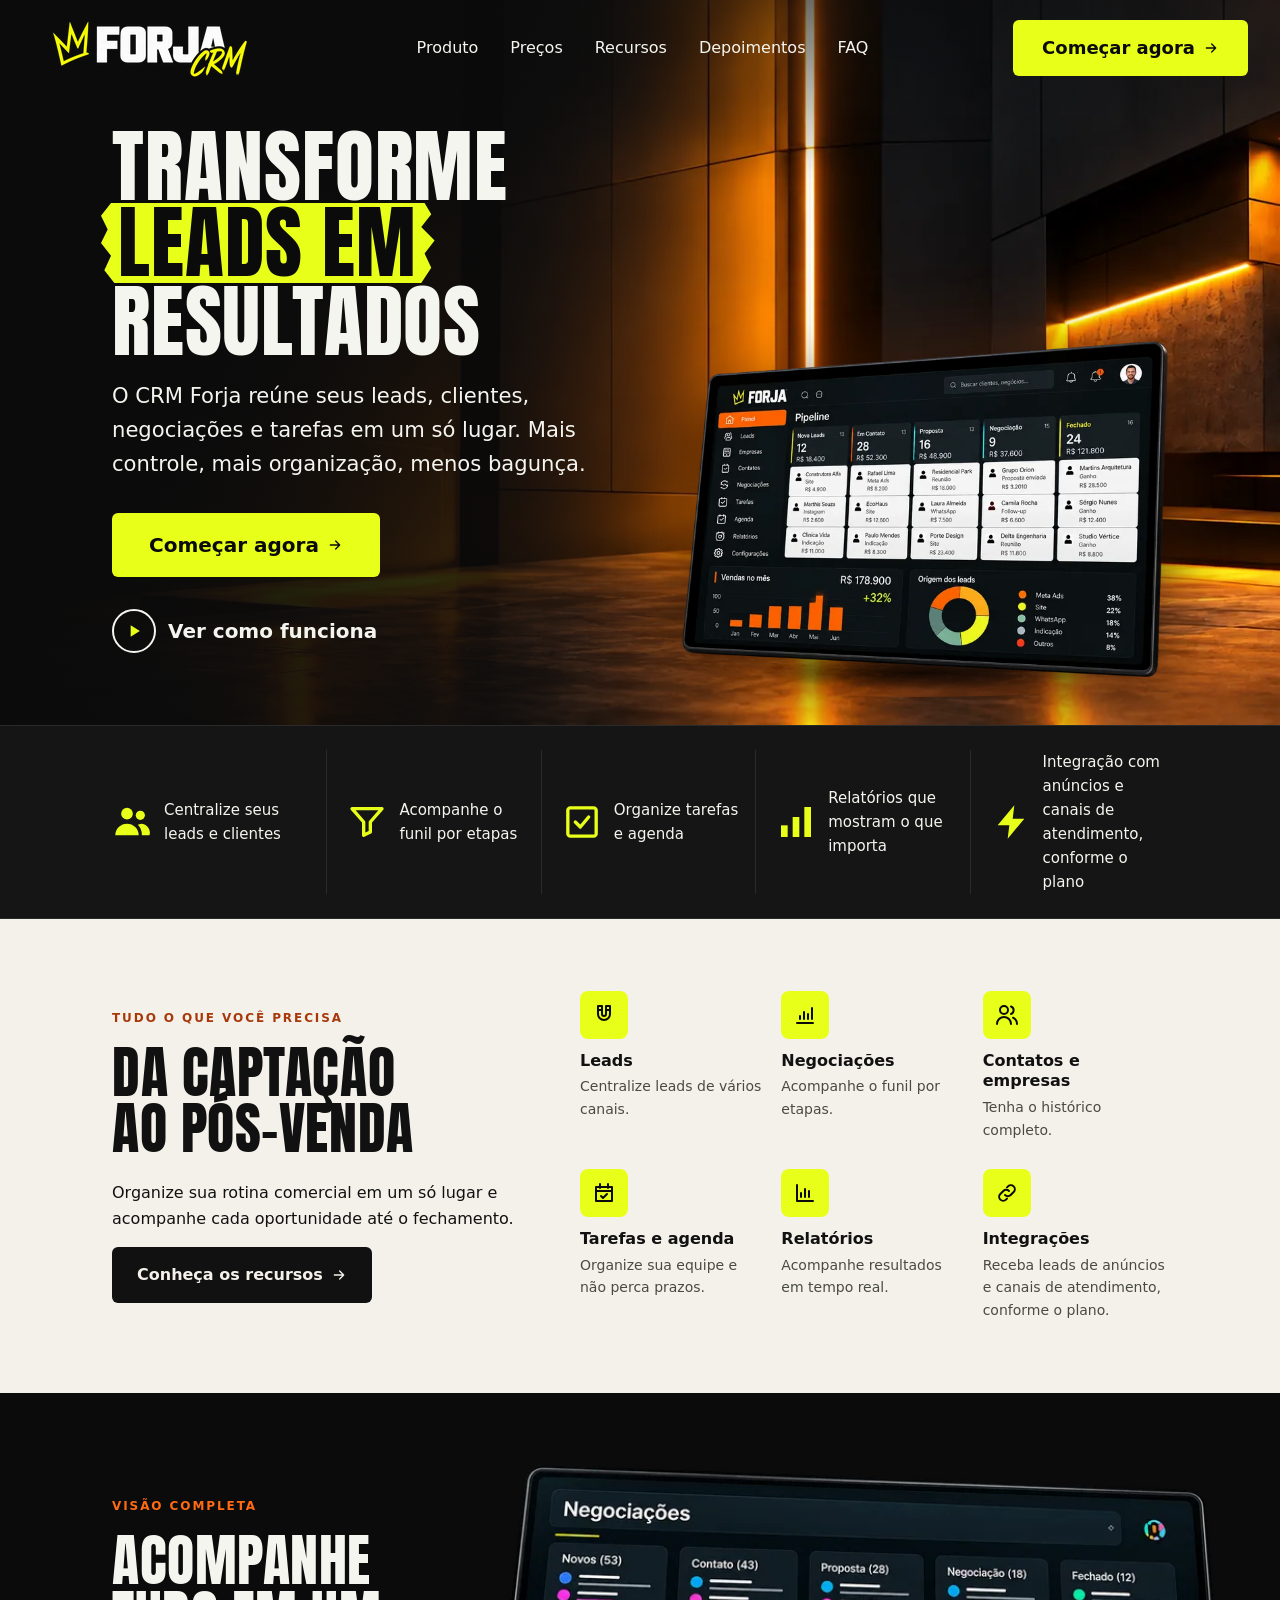
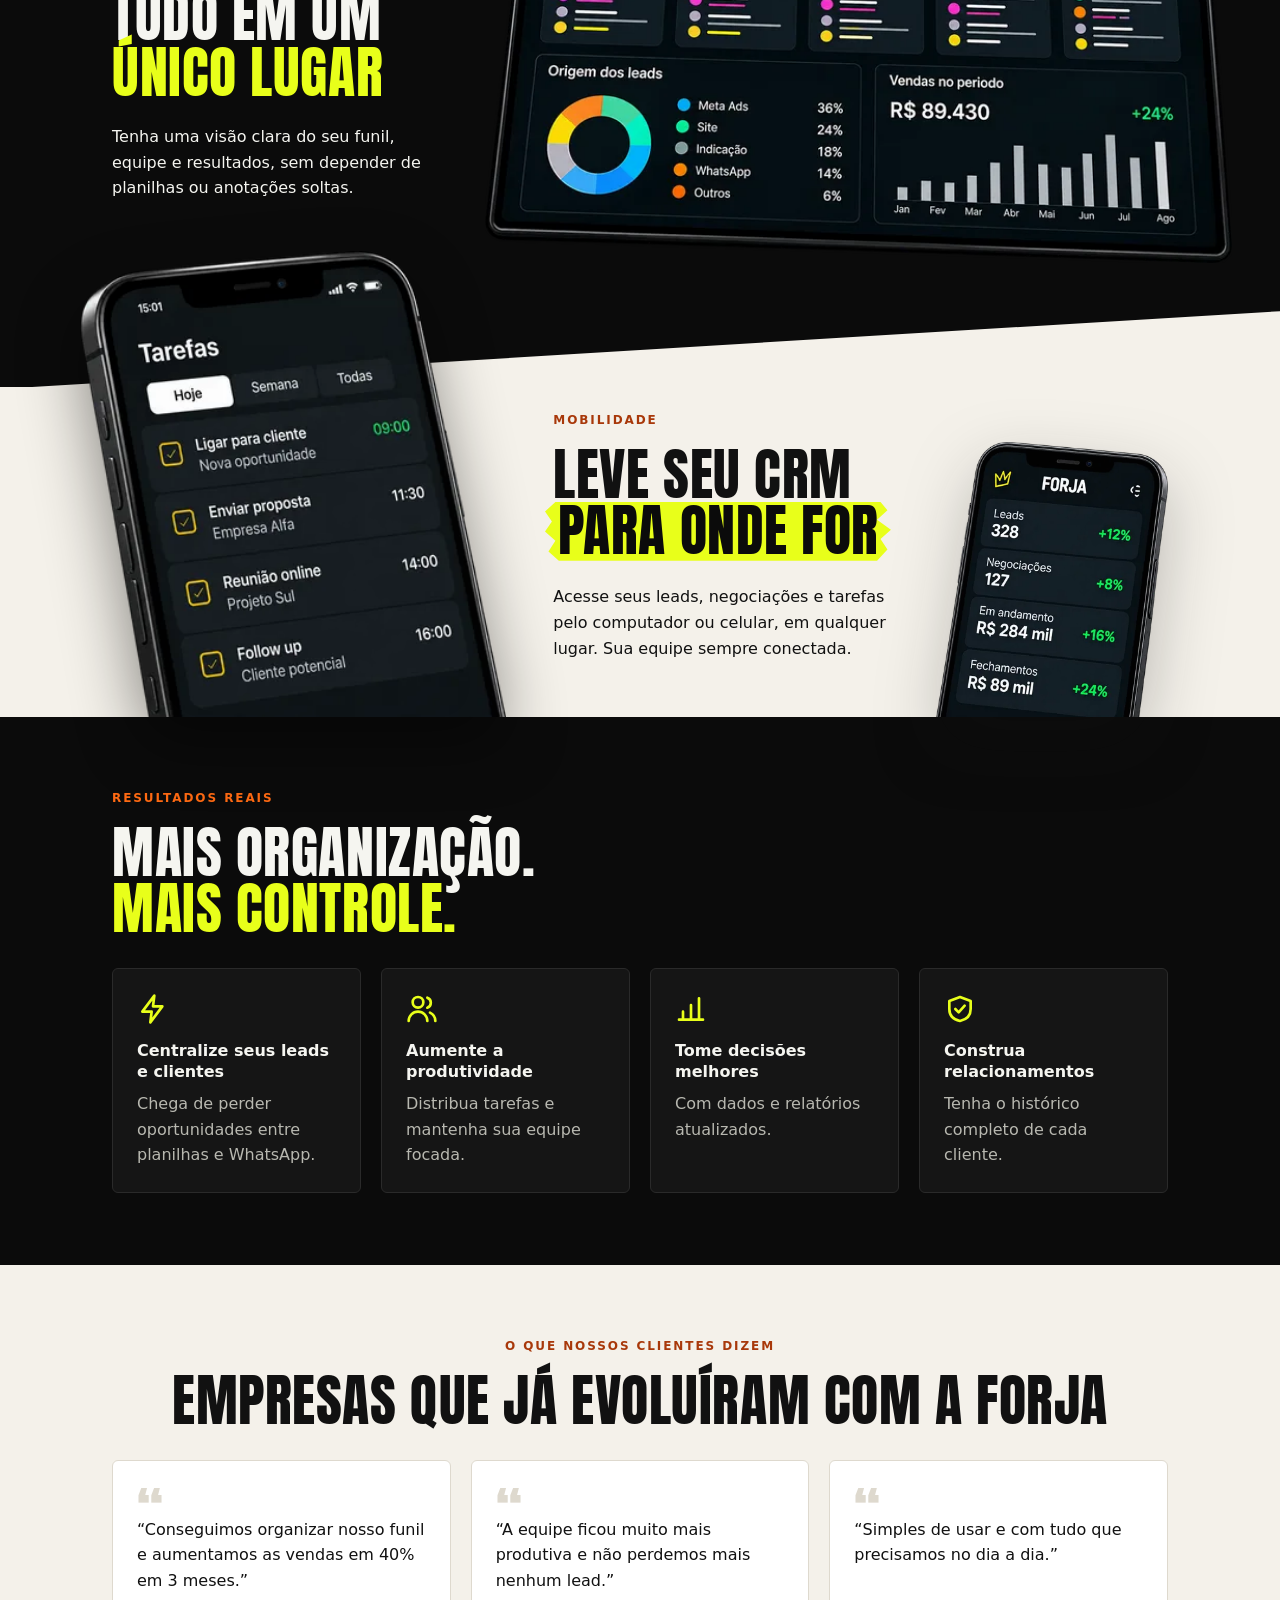
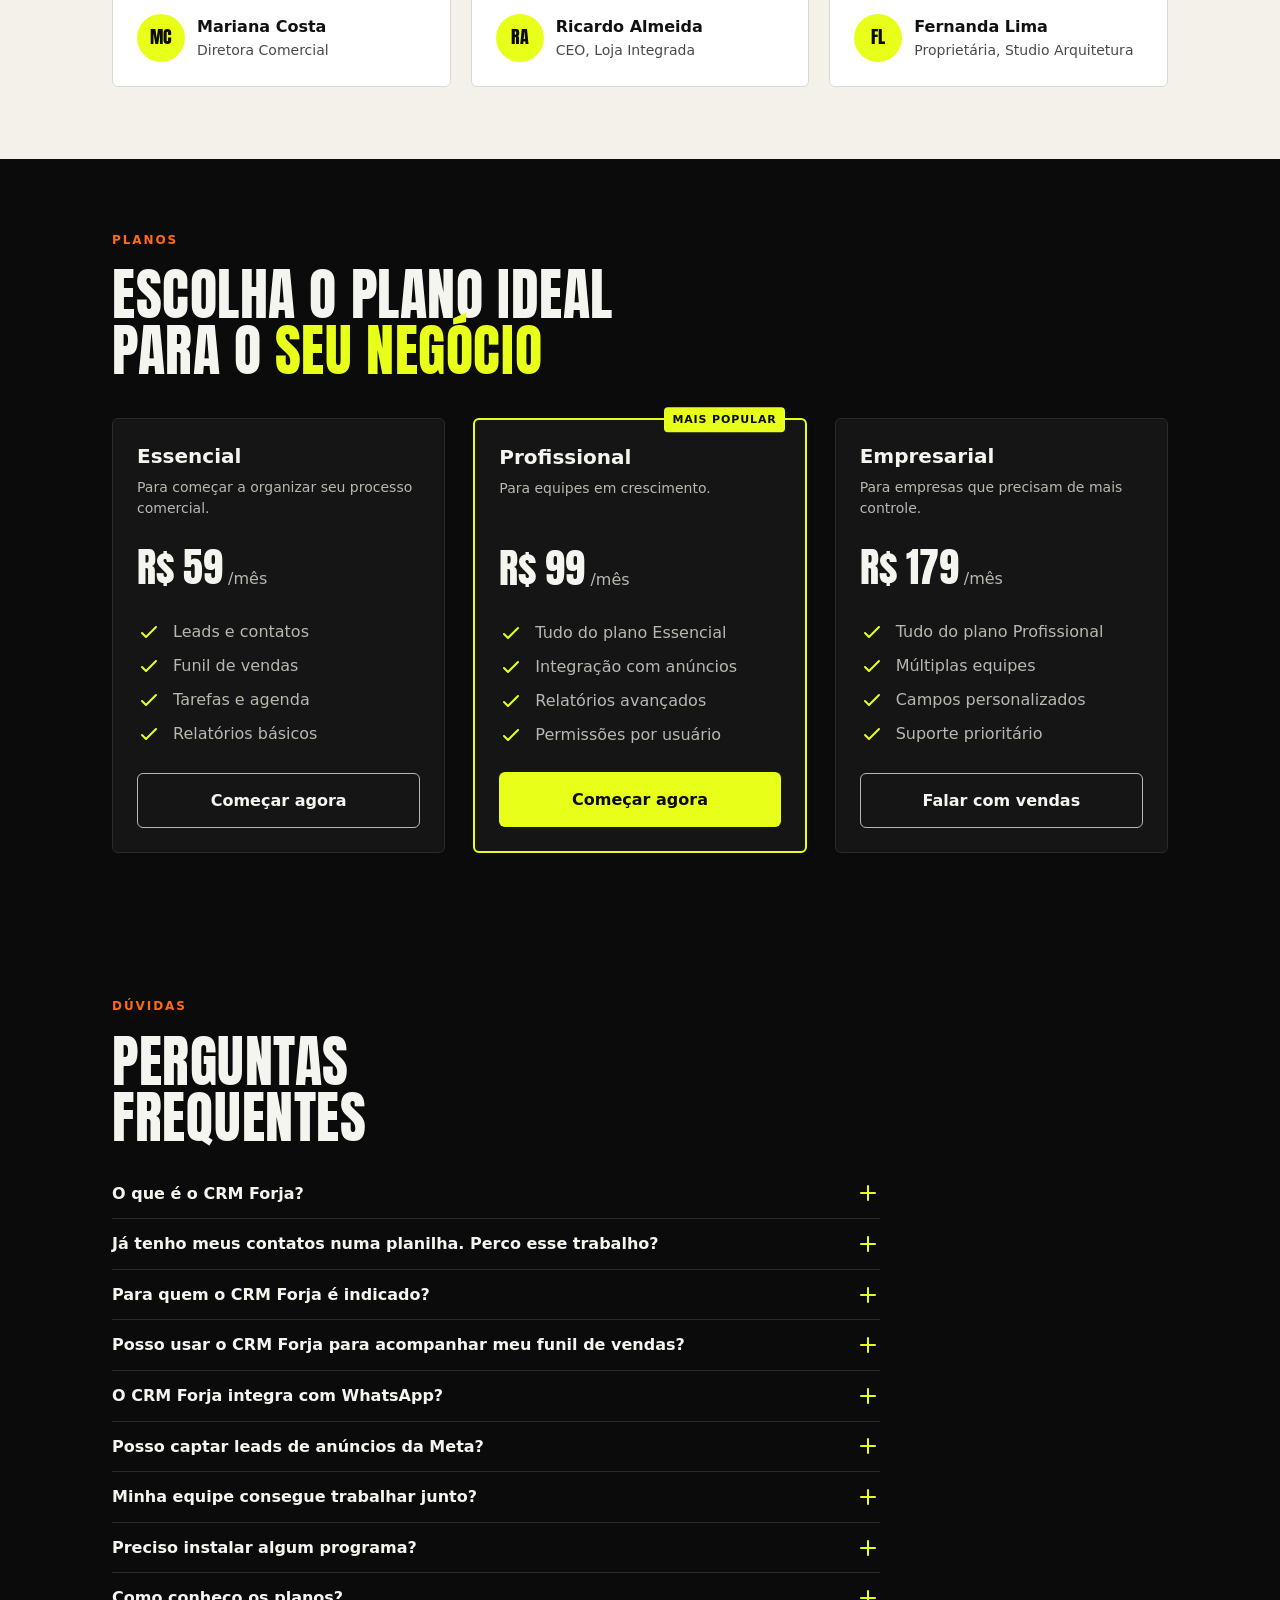
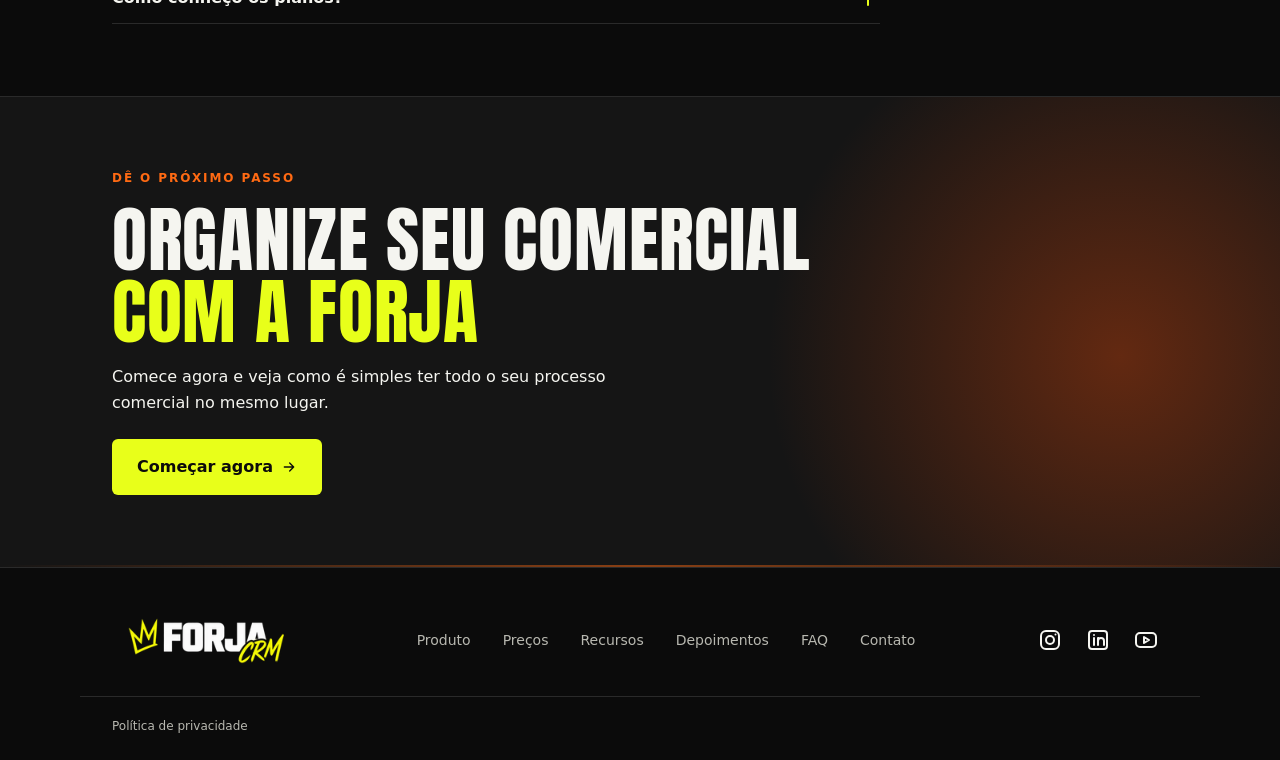
==== commit 444022fe: "Hero na mesma largura do resto do site" ====
--- a/index.html
+++ b/index.html
@@ -53,7 +53,7 @@
 <main>
 <section class="hero" id="hero">
 <div class="hero-stage">
-<div class="container container-wide hero-inner">
+<div class="container hero-inner">
 <div>
 <h1 class="hero-title">Transforme <span class="mark">leads em</span> resultados</h1>
 <p class="hero-lead">O CRM Forja reúne seus leads, clientes, negociações e tarefas em um só lugar. Mais controle, mais organização, menos bagunça.</p>
--- a/css/sections/hero.css
+++ b/css/sections/hero.css
@@ -1,7 +1,7 @@
 .hero { position: relative; overflow: hidden; margin-top: -4.5rem; padding: 7rem 0 0; }
 .hero-stage { position: relative; }
 .hero-inner { position: relative; z-index: 1; }
-.hero-title { font-size: clamp(2.75rem, 1rem + 5.5vw, 6.5rem); line-height: 0.95; max-width: 18ch; margin: 0 0 1.25rem; }
+.hero-title { font-size: clamp(2.75rem, 1rem + 5vw, 5.75rem); line-height: 0.95; max-width: 18ch; margin: 0 0 1.25rem; }
 .hero-lead { font-size: clamp(1.125rem, 1rem + 0.4vw, 1.375rem); color: rgb(var(--text)); max-width: 34rem; margin: 0 0 2rem; }
 .hero .actions { display: flex; flex-direction: column; align-items: stretch; gap: 1.5rem; margin-top: 0; }
 .hero-media { position: relative; isolation: isolate; margin: 2.5rem auto 0; padding: 0 0 1.5rem; max-width: 40rem; }
@@ -32,12 +32,12 @@
   .hero { margin-top: -6rem; padding: 0; }
   .hero-stage { display: flex; min-height: max(36rem, 40vw); }
   .hero-inner { flex: 1; display: flex; align-items: center; padding-block: 8rem 4rem; }
-  .hero-inner > div { max-width: min(36rem, 50%); }
+  .hero-inner > div { max-width: min(34rem, 48%); }
   .hero .button-primary { min-height: 4rem; padding-inline: 2.25rem; font-size: 1.25rem; }
   .hero .button-ghost { font-size: 1.25rem; }
   .hero-media {
-    --device-w: clamp(24rem, 44vw, 48rem);
-    --device-right: max(1.25rem, calc((100% - 90rem) / 2 + 1rem));
+    --device-w: clamp(22rem, 38vw, 36rem);
+    --device-right: max(1.25rem, calc((100% - 70rem) / 2 + 2rem));
     --device-bottom: 3rem;
     position: absolute; inset: 0; margin: 0; padding: 0; max-width: none;
     background: url("../../img/hero-fundo.webp") right bottom / cover no-repeat;
@@ -60,7 +60,7 @@
 }
 
 @media (min-width: 64rem) {
-  .hero-strip { grid-template-columns: repeat(5, 1fr); padding-inline: max(2rem, calc((100% - 90rem) / 2 + 2rem)); }
+  .hero-strip { grid-template-columns: repeat(5, 1fr); padding-inline: max(2rem, calc((100% - 70rem) / 2 + 2rem)); }
   .hero-strip li:last-child { grid-column: auto; }
   .hero-strip li + li { border-left: 1px solid rgb(var(--line)); padding-left: 1.25rem; }
 }
--- a/css/sections/overview.css
+++ b/css/sections/overview.css
@@ -1,6 +1,6 @@
 .overview { position: relative; overflow: hidden; background: rgb(var(--bg)); padding: 3.5rem 0 calc(clamp(2rem, 6vw, 5rem) + 1rem); }
 .overview::after { content: ""; position: absolute; left: 0; right: 0; height: clamp(2rem, 6vw, 5rem); background: rgb(var(--cream)); pointer-events: none; }
-.overview::after { bottom: 0; clip-path: polygon(100% 0, 100% 100%, 0 100%); }
+.overview::after { bottom: -1px; margin-bottom: 0; padding-bottom: 1px; box-sizing: content-box; clip-path: polygon(100% 0, 100% 100%, 0 100%); }
 .overview-inner { position: relative; z-index: 1; display: grid; gap: 2.5rem; }
 .overview .section-title { max-width: 11ch; }
 .overview .accent-primary { white-space: nowrap; }
--- a/css/sections/mobility.css
+++ b/css/sections/mobility.css
@@ -1,4 +1,4 @@
-.mobility { position: relative; z-index: 2; }
+.mobility { position: relative; z-index: 2; margin-top: -1px; }
 .mobility-inner { display: grid; gap: 2.5rem; }
 .mobility .section-title { max-width: 14ch; }
 .mobility-tasks-media, .mobility-media { margin: 0; display: grid; justify-items: center; }
@@ -8,11 +8,16 @@
 .mobility-tasks-media { order: 3; }
 .mobility-media { order: 2; }
 
-@media (min-width: 48rem) {
-  .mobility-inner { grid-template-columns: 7fr 5fr; gap: 2.5rem; align-items: center; }
-  .mobility-tasks-media { grid-column: 1 / -1; }
-  .mobility-phone { max-width: 18rem; }
+@media (max-width: 63.99rem) {
+  .mobility { padding-bottom: 0; }
+  .mobility-inner { grid-template-columns: 1fr 1fr; column-gap: 1rem; row-gap: 2rem; align-items: end; }
+  .mobility-text { grid-column: 1 / -1; }
+  .mobility-tasks-media, .mobility-media { grid-column: auto; align-self: end; }
+  .mobility-tasks-media { order: 2; }
+  .mobility-media { order: 3; }
+  .mobility-tasks, .mobility-phone { max-width: 17rem; transform: none; }
 }
+
 
 @media (min-width: 64rem) {
   .mobility { padding: 0; margin-top: -1px; }
--- a/css/sections/results.css
+++ b/css/sections/results.css
@@ -2,6 +2,13 @@
 .results-item .icon { width: 2rem; height: 2rem; margin-bottom: 1rem; }
 .results-title { margin: 0 0 0.5rem; font-family: var(--font-body); font-weight: 700; font-size: 1rem; text-transform: none; letter-spacing: 0; line-height: 1.3; }
 .results-item p { color: rgb(var(--muted)); }
+
+@media (max-width: 39.99rem) {
+  .results-list { gap: 0.75rem; }
+  .results-item { display: grid; grid-template-columns: 2rem 1fr; column-gap: 1rem; padding: 1.25rem; }
+  .results-item .icon { grid-row: span 2; margin: 0; }
+  .results-item p { margin: 0; }
+}
 
 @media (min-width: 40rem) {
   .results-list { grid-template-columns: 1fr 1fr; }
